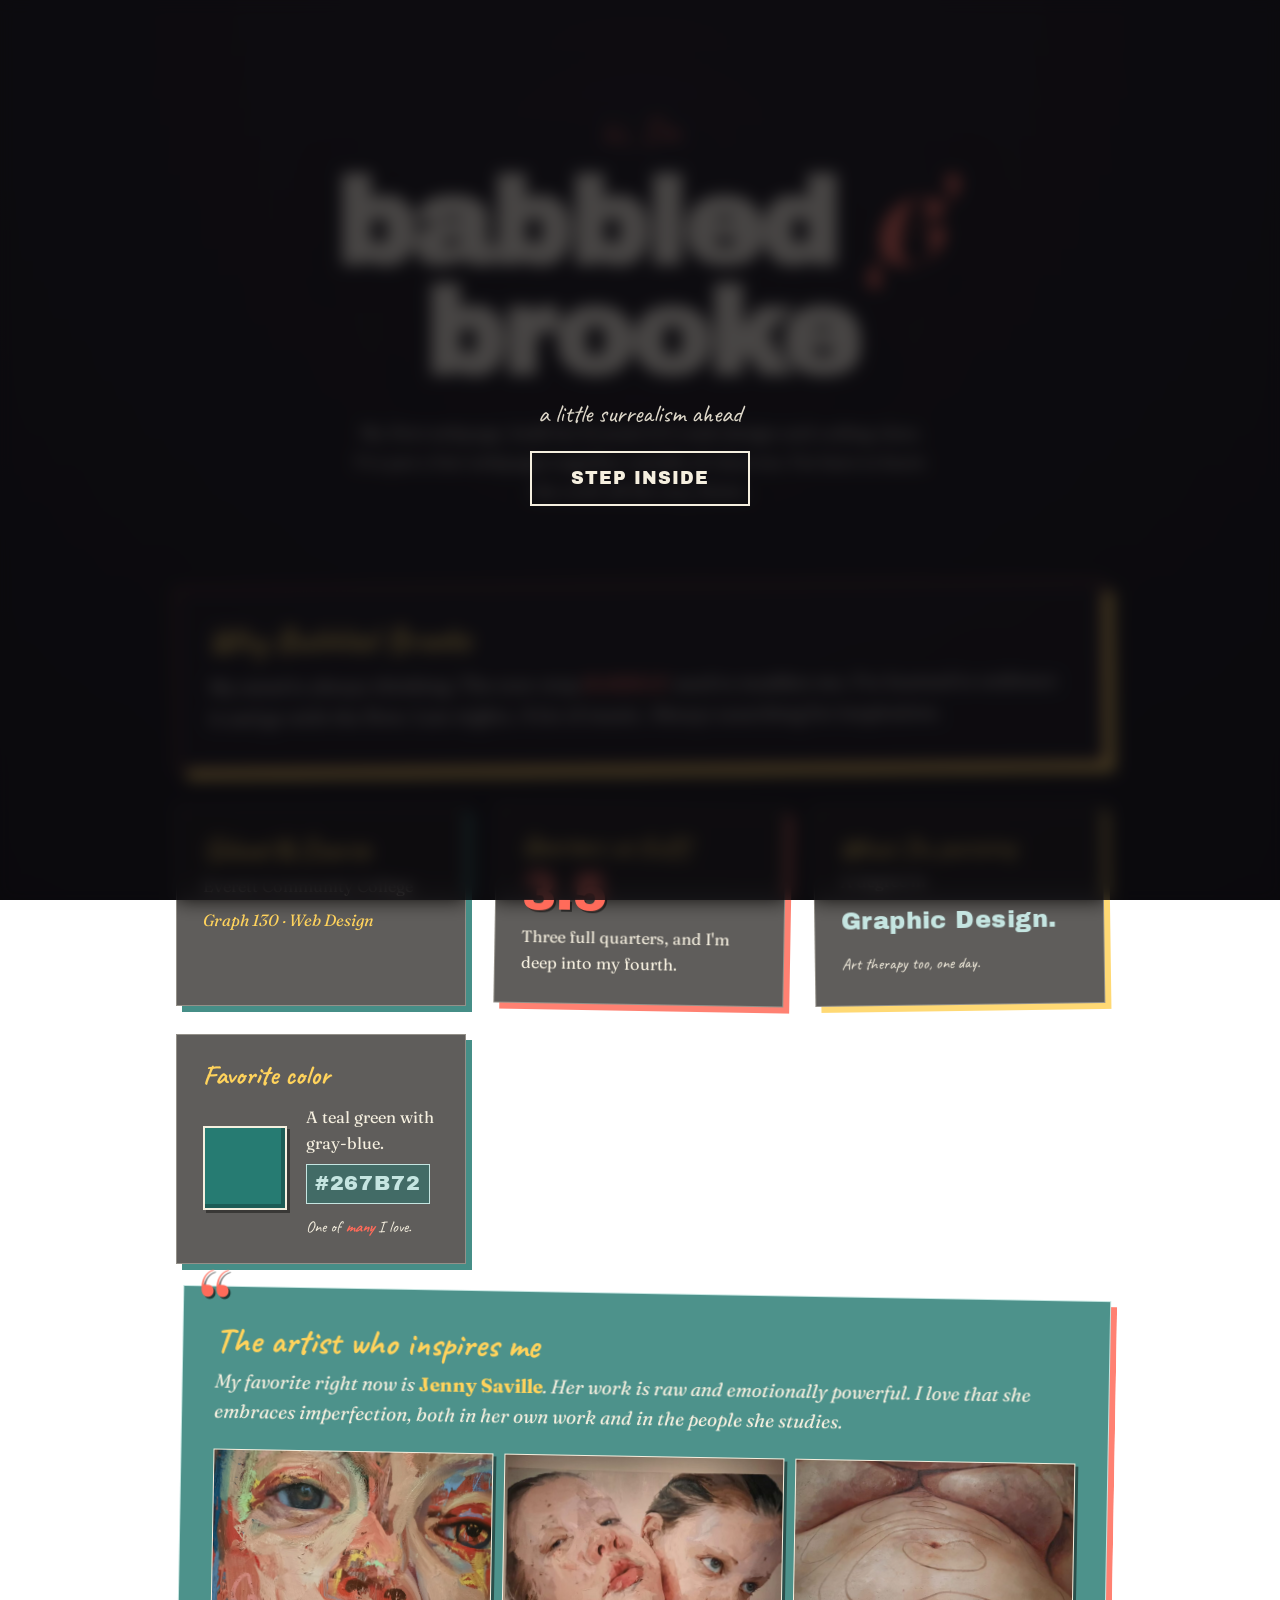
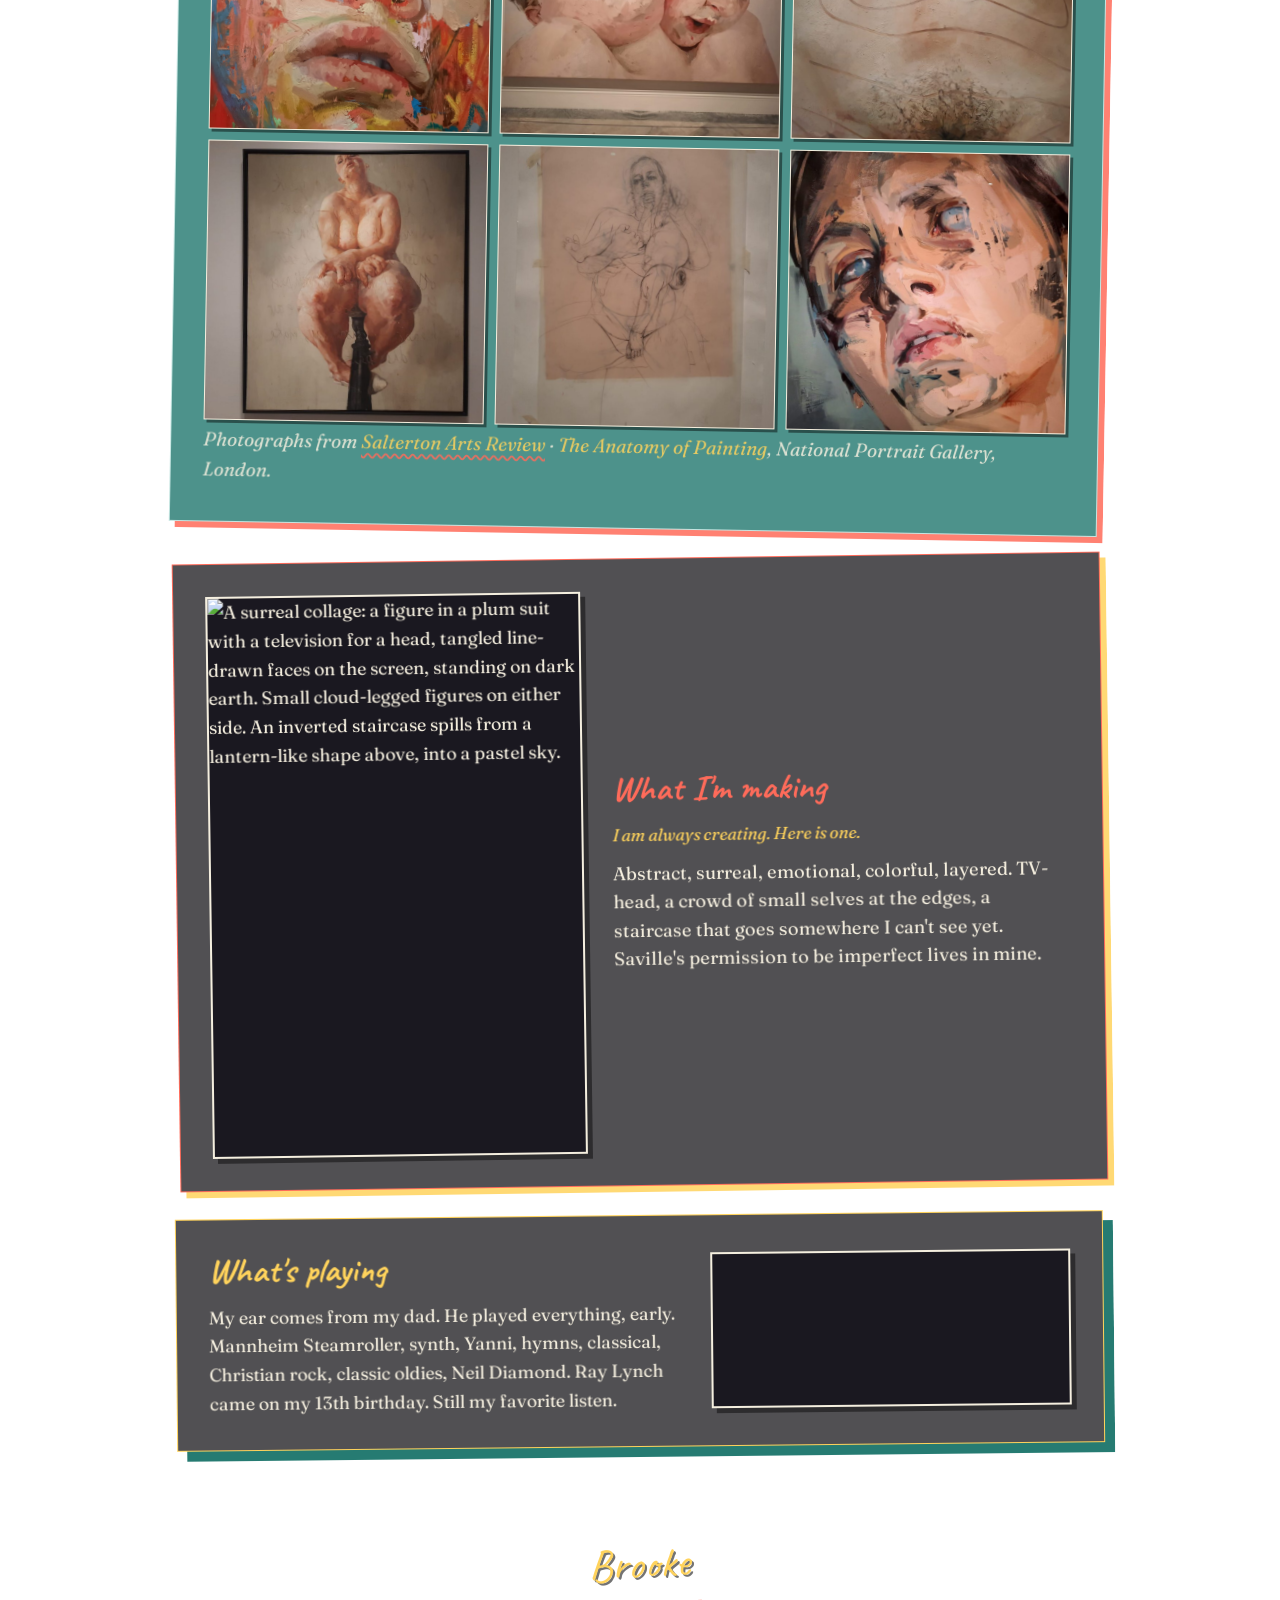
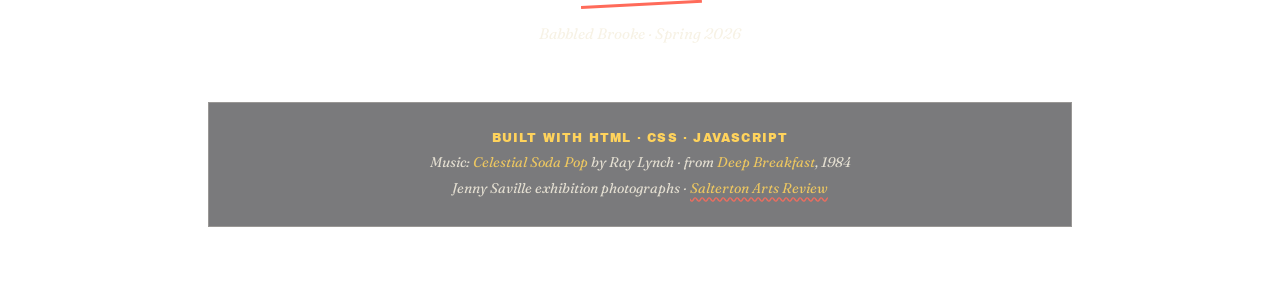
==== index.html @ bf92fe38 "Polish homepage copy: favorite colors aside, art therapy aside, new music caption Adds 'One of many " ====
<!DOCTYPE html>
<html lang="en">
<head>
    <meta charset="UTF-8">
    <meta name="viewport" content="width=device-width, initial-scale=1.0">
    <title>Babbled Brooke &middot; EvCC Graph 130</title>
    <link rel="preconnect" href="https://fonts.googleapis.com">
    <link rel="preconnect" href="https://fonts.gstatic.com" crossorigin>
    <link href="https://fonts.googleapis.com/css2?family=Archivo+Black&family=Caveat:wght@400;700&family=Fraunces:ital,wght@0,400;0,700;1,600&display=swap" rel="stylesheet">
    <style>
        :root {
            --teal: #267b72;
            --teal-dark: #1a554f;
            --teal-light: #c5e5e1;
            --cream: #f5efdf;
            --ink: #14110e;
            --coral: #ff6b5a;
            --sun: #ffd35c;
        }
        * { box-sizing: border-box; margin: 0; padding: 0; }
        html, body { min-height: 100vh; }
        body {
            color: var(--cream);
            font-family: 'Fraunces', Georgia, serif;
            font-size: 18px;
            line-height: 1.6;
            padding: 2.5rem 1.2rem 4rem;
            position: relative;
            overflow-x: hidden;
        }

        /* Background art + dark overlay for readability */
        body::before {
            content: "";
            position: fixed;
            inset: 0;
            background:
                url("bg.jpg") center center / cover no-repeat,
                linear-gradient(180deg, #1a1820 0%, #0e0d11 100%);
            z-index: -2;
        }
        body::after {
            content: "";
            position: fixed;
            inset: 0;
            background:
                radial-gradient(ellipse at 50% 30%, rgba(0,0,0,0.25) 0%, rgba(0,0,0,0.72) 100%);
            z-index: -1;
            pointer-events: none;
        }

        main { max-width: 58rem; margin: 0 auto; position: relative; z-index: 1; }

        /* Gate overlay for audio autoplay */
        #gate {
            position: fixed;
            inset: 0;
            z-index: 30;
            display: grid;
            place-items: center;
            background: rgba(14, 13, 17, 0.75);
            backdrop-filter: blur(8px);
            transition: opacity 1s ease;
            text-align: center;
        }
        #gate.hidden { opacity: 0; pointer-events: none; }
        #gate p {
            font-family: 'Caveat', cursive;
            font-size: 1.6rem;
            color: var(--cream);
            margin-bottom: 1rem;
            opacity: 0.9;
        }
        #gate button {
            font-family: 'Archivo Black', sans-serif;
            font-size: 1.1rem;
            letter-spacing: 0.06em;
            padding: 1rem 2.4rem;
            background: transparent;
            color: var(--cream);
            border: 2px solid var(--cream);
            cursor: pointer;
            text-transform: uppercase;
            transition: all 0.25s ease;
        }
        #gate button:hover {
            background: var(--coral);
            border-color: var(--coral);
            color: var(--ink);
        }

        /* Hero */
        .hero {
            text-align: center;
            padding: 4rem 0 3rem;
        }
        .hello {
            display: inline-block;
            font-family: 'Caveat', cursive;
            font-size: 2.2rem;
            color: var(--coral);
            transform: rotate(-3deg);
            margin-bottom: 0.4rem;
            text-shadow: 2px 2px 0 rgba(0, 0, 0, 0.55);
        }
        h1 {
            font-family: 'Archivo Black', sans-serif;
            font-size: clamp(3.2rem, 11vw, 7.5rem);
            color: var(--cream);
            line-height: 0.92;
            letter-spacing: -0.025em;
            text-transform: lowercase;
            text-shadow: 3px 3px 0 rgba(0, 0, 0, 0.6), 0 0 40px rgba(0, 0, 0, 0.5);
        }
        h1 .and {
            font-family: 'Fraunces', serif;
            font-style: italic;
            font-weight: 700;
            color: var(--coral);
            text-transform: none;
        }
        .blurb {
            max-width: 36rem;
            margin: 1.8rem auto 0;
            font-size: 1.12rem;
            line-height: 1.6;
            color: var(--cream);
            text-shadow: 1px 1px 6px rgba(0, 0, 0, 0.8);
            opacity: 0.96;
        }

        /* Why Babbled Brooke */
        .why-block {
            margin: 2rem 0 0;
            padding: 2rem 2rem 2.2rem;
            background: rgba(14, 13, 17, 0.72);
            border: 1.5px solid var(--coral);
            box-shadow: 10px 10px 0 var(--sun);
            backdrop-filter: blur(8px);
            transform: rotate(-0.5deg);
            color: var(--cream);
            transition: transform 0.25s ease, box-shadow 0.25s ease;
        }
        .why-block:hover { transform: translate(-2px, -3px) rotate(-0.9deg); box-shadow: 14px 14px 0 var(--sun); }
        .why-block h2 {
            color: var(--sun);
            font-size: 2.3rem;
            margin-bottom: 0.8rem;
            line-height: 1.05;
        }
        .why-block p {
            font-family: 'Fraunces', serif;
            font-size: 1.18rem;
            line-height: 1.6;
            color: var(--cream);
        }
        .why-block .babble {
            color: var(--coral);
            font-style: italic;
            font-weight: 700;
            letter-spacing: 0.06em;
        }

        /* Cards */
        .cards {
            display: grid;
            grid-template-columns: repeat(auto-fit, minmax(260px, 1fr));
            gap: 1.8rem;
            margin: 2.5rem 0 0;
        }
        .card {
            background: rgba(20, 17, 14, 0.68);
            backdrop-filter: blur(10px);
            padding: 1.6rem 1.6rem 1.7rem;
            border: 1.5px solid rgba(245, 239, 223, 0.35);
            box-shadow: 6px 6px 0 rgba(38, 123, 114, 0.85);
            transition: transform 0.25s ease, box-shadow 0.25s ease, border-color 0.25s ease;
            position: relative;
            color: var(--cream);
        }
        .card:hover, .card:focus-within {
            transform: translate(-2px, -3px) rotate(-0.6deg);
            box-shadow: 10px 10px 0 var(--teal);
            border-color: var(--teal-light);
        }
        .card:nth-child(3n+2) {
            box-shadow: 6px 6px 0 rgba(255, 107, 90, 0.85);
            transform: rotate(1deg);
        }
        .card:nth-child(3n+2):hover {
            box-shadow: 10px 10px 0 var(--coral);
            transform: translate(-2px, -3px) rotate(1.5deg);
        }
        .card:nth-child(3n) {
            box-shadow: 6px 6px 0 rgba(255, 211, 92, 0.85);
            transform: rotate(-0.8deg);
        }
        .card:nth-child(3n):hover {
            box-shadow: 10px 10px 0 var(--sun);
            transform: translate(-2px, -3px) rotate(-1.3deg);
        }

        h2 {
            font-family: 'Caveat', cursive;
            font-size: 1.9rem;
            line-height: 1.1;
            color: var(--sun);
            margin-bottom: 0.4rem;
        }
        h3 {
            font-family: 'Caveat', cursive;
            font-size: 1.7rem;
            line-height: 1.1;
            color: var(--sun);
            margin-bottom: 0.3rem;
        }
        .card p {
            font-size: 1.02rem;
            margin-top: 0.3rem;
            color: var(--cream);
        }
        .card p + p { margin-top: 0.5rem; }
        .big {
            font-family: 'Archivo Black', sans-serif;
            font-size: 3.2rem;
            line-height: 1;
            color: var(--coral);
            display: block;
            margin: 0.4rem 0 0.3rem;
            text-shadow: 2px 2px 0 rgba(0, 0, 0, 0.5);
        }
        .pursuing-label {
            font-family: 'Archivo Black', sans-serif;
            color: var(--teal-light);
            font-size: 1.5rem;
            letter-spacing: 0.02em;
        }
        .aside {
            font-family: 'Caveat', cursive;
            font-size: 1.2rem;
            color: var(--sun);
            margin-top: 0.8rem !important;
            line-height: 1.2;
        }
        .aside em { color: var(--coral); font-style: italic; font-weight: 700; }

        /* Artist callout */
        .artist {
            grid-column: 1 / -1;
            background: rgba(38, 123, 114, 0.82);
            color: var(--cream);
            padding: 2.2rem 2rem 2.3rem;
            box-shadow: 10px 10px 0 var(--coral);
            transform: rotate(-0.4deg);
            border: 1.5px solid var(--teal-light);
            backdrop-filter: blur(6px);
        }
        .artist:hover {
            transform: translate(-2px, -3px) rotate(-0.8deg);
            box-shadow: 14px 14px 0 var(--coral);
        }
        .artist h2 { color: var(--sun); font-size: 2.2rem; }
        .artist p {
            font-family: 'Fraunces', serif;
            font-style: italic;
            font-size: 1.2rem;
            line-height: 1.55;
            color: var(--cream);
        }
        .artist strong { color: var(--sun); font-style: normal; }
        .artist::before {
            content: "\201C";
            position: absolute;
            top: -1.6rem; left: 1rem;
            font-family: 'Fraunces', serif;
            font-size: 7rem;
            color: var(--coral);
            line-height: 1;
            pointer-events: none;
            text-shadow: 2px 2px 0 rgba(0, 0, 0, 0.6);
        }
        .saville-gallery {
            display: grid;
            grid-template-columns: repeat(3, 1fr);
            gap: 0.7rem;
            margin-top: 1.4rem;
        }
        .saville-gallery figure {
            margin: 0;
            overflow: hidden;
            border: 1.5px solid var(--cream);
            box-shadow: 3px 3px 0 rgba(0, 0, 0, 0.45);
            transition: transform 0.3s ease, box-shadow 0.3s ease;
            aspect-ratio: 1 / 1;
        }
        .saville-gallery figure:hover {
            transform: translate(-2px, -2px) rotate(-1deg);
            box-shadow: 6px 6px 0 var(--sun);
            z-index: 2;
        }
        .saville-gallery figure:nth-child(even):hover { transform: translate(-2px, -2px) rotate(1.2deg); box-shadow: 6px 6px 0 var(--coral); }
        .saville-gallery img {
            display: block;
            width: 100%;
            height: 100%;
            object-fit: cover;
            transition: transform 0.5s ease;
        }
        .saville-gallery figure:hover img { transform: scale(1.06); }
        .saville-credit {
            margin-top: 1rem;
            font-size: 0.88rem;
            font-family: 'Fraunces', serif;
            font-style: italic;
            color: var(--cream);
            opacity: 0.85;
        }
        .saville-credit a { color: var(--sun); }
        @media (max-width: 520px) {
            .saville-gallery { grid-template-columns: repeat(2, 1fr); }
        }

        /* "What I'm making" feature card */
        .making {
            grid-column: 1 / -1;
            background: rgba(14, 13, 17, 0.72);
            border: 1.5px solid var(--coral);
            padding: 2rem;
            box-shadow: 10px 10px 0 var(--sun);
            transform: rotate(0.5deg);
            display: grid;
            grid-template-columns: minmax(0, 0.9fr) minmax(0, 1.1fr);
            gap: 1.8rem;
            align-items: center;
            backdrop-filter: blur(8px);
            color: var(--cream);
        }
        .making:hover { transform: translate(-2px, -3px) rotate(0.9deg); box-shadow: 14px 14px 0 var(--sun); }
        .my-art {
            margin: 0;
            border: 2px solid var(--cream);
            box-shadow: 5px 5px 0 rgba(0, 0, 0, 0.45);
            overflow: hidden;
            aspect-ratio: 2 / 3;
            background: #1a1820;
        }
        .my-art img {
            display: block;
            width: 100%; height: 100%;
            object-fit: cover;
        }
        .making-text h2 { color: var(--coral); font-size: 2.2rem; margin-bottom: 0.8rem; }
        .making-text p {
            font-family: 'Fraunces', serif;
            font-size: 1.15rem;
            line-height: 1.55;
            color: var(--cream);
        }
        .making-text p + p { margin-top: 0.7rem; }
        .making-text .lede {
            font-style: italic;
            color: var(--sun);
            font-size: 1.08rem;
        }
        @media (max-width: 700px) {
            .making { grid-template-columns: 1fr; }
            .making-text { text-align: center; }
        }

        /* "What's playing" block */
        .music {
            grid-column: 1 / -1;
            background: rgba(14, 13, 17, 0.72);
            border: 1.5px solid var(--sun);
            padding: 2rem;
            box-shadow: 10px 10px 0 var(--teal);
            transform: rotate(-0.6deg);
            backdrop-filter: blur(8px);
            color: var(--cream);
            display: grid;
            grid-template-columns: minmax(0, 1fr) minmax(0, 360px);
            gap: 1.8rem;
            align-items: center;
        }
        .music:hover { transform: translate(-2px, -3px) rotate(-1deg); box-shadow: 14px 14px 0 var(--teal); }
        .music h2 { color: var(--sun); font-size: 2.2rem; margin-bottom: 0.8rem; }
        .music-text p {
            font-family: 'Fraunces', serif;
            font-size: 1.12rem;
            line-height: 1.6;
            color: var(--cream);
        }
        .music-embed {
            border: 2px solid var(--cream);
            box-shadow: 5px 5px 0 rgba(0, 0, 0, 0.45);
            background: #1a1820;
            overflow: hidden;
        }
        .music-embed iframe {
            display: block;
            width: 100%;
            min-height: 152px;
            border: 0;
        }
        @media (max-width: 700px) {
            .music { grid-template-columns: 1fr; }
            .music-text { text-align: center; }
        }

        /* Color swatch */
        .color-row {
            display: grid;
            grid-template-columns: auto 1fr;
            align-items: center;
            gap: 1.2rem;
            margin-top: 0.5rem;
        }
        .swatch {
            width: 84px; height: 84px;
            background: var(--teal);
            border: 2px solid var(--cream);
            box-shadow: inset -4px -4px 0 rgba(0, 0, 0, 0.25), 3px 3px 0 rgba(0, 0, 0, 0.4);
            animation: swatch-wiggle 3.5s ease-in-out infinite;
        }
        @keyframes swatch-wiggle {
            0%, 100% { transform: rotate(-4deg); }
            50%      { transform: rotate(4deg) scale(1.04); }
        }
        .hex {
            font-family: 'Archivo Black', sans-serif;
            color: var(--teal-light);
            font-size: 1.3rem;
            letter-spacing: 0.04em;
            background: rgba(38, 123, 114, 0.5);
            padding: 0.15rem 0.5rem;
            display: inline-block;
            border: 1px solid var(--teal-light);
        }

        /* Signature */
        .sig {
            text-align: center;
            margin-top: 3.5rem;
            padding: 1.5rem;
        }
        .sig .name {
            font-family: 'Caveat', cursive;
            font-size: 2.8rem;
            color: var(--sun);
            display: inline-block;
            transform: rotate(-3deg);
            border-bottom: 3px solid var(--coral);
            padding: 0 0.6rem 0.2rem;
            text-shadow: 2px 2px 0 rgba(0, 0, 0, 0.55);
        }
        .sig small {
            display: block;
            font-family: 'Fraunces', serif;
            font-style: italic;
            font-size: 0.95rem;
            color: var(--cream);
            margin-top: 1rem;
            opacity: 0.8;
        }

        /* Footer: colophon / credits */
        .colophon {
            margin: 2rem auto 0;
            max-width: 54rem;
            padding: 1.4rem 1.5rem;
            background: rgba(14, 13, 17, 0.55);
            border: 1px solid rgba(245, 239, 223, 0.25);
            text-align: center;
            backdrop-filter: blur(6px);
        }
        .colophon p {
            font-family: 'Fraunces', serif;
            font-size: 0.88rem;
            font-style: italic;
            color: var(--cream);
            opacity: 0.85;
            line-height: 1.55;
            margin: 0.25rem 0;
        }
        .colophon .stack {
            font-family: 'Archivo Black', sans-serif;
            font-style: normal;
            letter-spacing: 0.1em;
            text-transform: uppercase;
            font-size: 0.75rem;
            color: var(--sun);
            opacity: 1;
        }
        .colophon a { color: var(--sun); text-decoration-color: var(--coral); }

        a {
            color: var(--sun);
            text-decoration: underline wavy var(--coral);
            text-underline-offset: 4px;
        }
        a:hover { background: var(--sun); color: var(--ink); text-decoration-color: var(--ink); }
        em { color: var(--sun); font-style: italic; }
        strong { color: var(--cream); }

        @media (max-width: 520px) {
            .cards { grid-template-columns: 1fr; }
            .artist::before { font-size: 5rem; top: -0.8rem; }
        }
    </style>
</head>
<body>

    <div id="gate">
        <div>
            <p>a little surrealism ahead</p>
            <button id="enter-btn">Step inside</button>
        </div>
    </div>

    <main>
        <section class="hero">
            <p class="hello">hi, I'm</p>
            <h1>babbled <span class="and">&amp;</span> brooke</h1>
            <p class="blurb">
                My first webpage, built for Everett CC's web design and coding class.
                I've put a few webpages together outside of class too. I'm here to learn
                the craft all the way down.
            </p>
        </section>

        <section class="why-block">
            <h2>Why Babbled Brooke</h2>
            <p>My mind is always thinking. The non-stop <span class="babble">BABBLE</span> used to madden me. I've learned to embrace it and go with the flow. Late nights. A lot of music. Always searching for inspiration.</p>
        </section>

        <section class="cards">

            <article class="card">
                <h2>School &amp; Course</h2>
                <p>Everett Community College</p>
                <p><em>Graph 130 &middot; Web Design</em></p>
            </article>

            <article class="card">
                <h3>Quarters at EvCC</h3>
                <span class="big">3.5</span>
                <p>Three full quarters, and I'm deep into my fourth.</p>
            </article>

            <article class="card">
                <h3>What I'm pursuing</h3>
                <p>A degree in</p>
                <p><span class="pursuing-label">Graphic Design.</span></p>
                <p class="aside">Art therapy too, one day.</p>
            </article>

            <article class="card">
                <h3>Favorite color</h3>
                <div class="color-row">
                    <div class="swatch" aria-hidden="true"></div>
                    <div>
                        <p>A teal green with gray-blue.</p>
                        <p><span class="hex">#267B72</span></p>
                        <p class="aside">One of <em>many</em> I love.</p>
                    </div>
                </div>
            </article>

            <article class="card artist">
                <h2>The artist who inspires me</h2>
                <p>
                    My favorite right now is <strong>Jenny Saville</strong>. Her work is raw
                    and emotionally powerful. I love that she embraces imperfection, both in
                    her own work and in the people she studies.
                </p>
                <div class="saville-gallery" aria-label="A selection of Jenny Saville paintings from the National Portrait Gallery exhibition">
                    <figure><img src="saville/saville-1.jpg" alt="Jenny Saville painting" loading="lazy"></figure>
                    <figure><img src="saville/saville-2.jpg" alt="Jenny Saville painting" loading="lazy"></figure>
                    <figure><img src="saville/saville-3.jpg" alt="Jenny Saville painting" loading="lazy"></figure>
                    <figure><img src="saville/saville-4.jpg" alt="Jenny Saville painting" loading="lazy"></figure>
                    <figure><img src="saville/saville-5.jpg" alt="Jenny Saville painting" loading="lazy"></figure>
                    <figure><img src="saville/saville-6.jpg" alt="Jenny Saville painting" loading="lazy"></figure>
                </div>
                <p class="saville-credit">
                    Photographs from <a href="https://saltertonartsreview.com/2025/07/jenny-saville-the-anatomy-of-painting-national-portrait-gallery-london/" target="_blank" rel="noopener">Salterton Arts Review</a> &middot; <em>The Anatomy of Painting</em>, National Portrait Gallery, London.
                </p>
            </article>

            <article class="card making">
                <figure class="my-art">
                    <img src="my-art.jpg" alt="A surreal collage: a figure in a plum suit with a television for a head, tangled line-drawn faces on the screen, standing on dark earth. Small cloud-legged figures on either side. An inverted staircase spills from a lantern-like shape above, into a pastel sky.">
                </figure>
                <div class="making-text">
                    <h2>What I'm making</h2>
                    <p class="lede">I am always creating. Here is one.</p>
                    <p>Abstract, surreal, emotional, colorful, layered. TV-head, a crowd of small selves at the edges, a staircase that goes somewhere I can't see yet. Saville's permission to be imperfect lives in mine.</p>
                </div>
            </article>

            <article class="card music">
                <div class="music-text">
                    <h2>What's playing</h2>
                    <p>My ear comes from my dad. He played everything, early. Mannheim Steamroller, synth, Yanni, hymns, classical, Christian rock, classic oldies, Neil Diamond. Ray Lynch came on my 13th birthday. Still my favorite listen.</p>
                </div>
                <div class="music-embed">
                    <iframe
                        src="https://open.spotify.com/embed/track/2THDVIVytLuGX7S7UghuC1?utm_source=generator"
                        width="100%" height="152"
                        allow="autoplay; clipboard-write; encrypted-media; fullscreen; picture-in-picture"
                        allowfullscreen
                        loading="lazy"
                        title="Celestial Soda Pop by Ray Lynch on Spotify"></iframe>
                </div>
            </article>

        </section>

        <p class="sig">
            <span class="name">Brooke</span>
            <small>Babbled Brooke &middot; Spring 2026</small>
        </p>

        <footer class="colophon">
            <p class="stack">Built with HTML &middot; CSS &middot; JavaScript</p>
            <p>Music: <em>Celestial Soda Pop</em> by Ray Lynch &middot; from <em>Deep Breakfast</em>, 1984</p>
            <p>Jenny Saville exhibition photographs &middot; <a href="https://saltertonartsreview.com/2025/07/jenny-saville-the-anatomy-of-painting-national-portrait-gallery-london/" target="_blank" rel="noopener">Salterton Arts Review</a></p>
        </footer>
    </main>

    <script>
        (function () {
            const gate = document.getElementById('gate');
            const enterBtn = document.getElementById('enter-btn');
            function enter() {
                gate.classList.add('hidden');
                setTimeout(() => gate.remove(), 1100);
            }
            enterBtn.addEventListener('click', enter);
            gate.addEventListener('click', (e) => { if (e.target === gate) enter(); });
        })();
    </script>
</body>
</html>
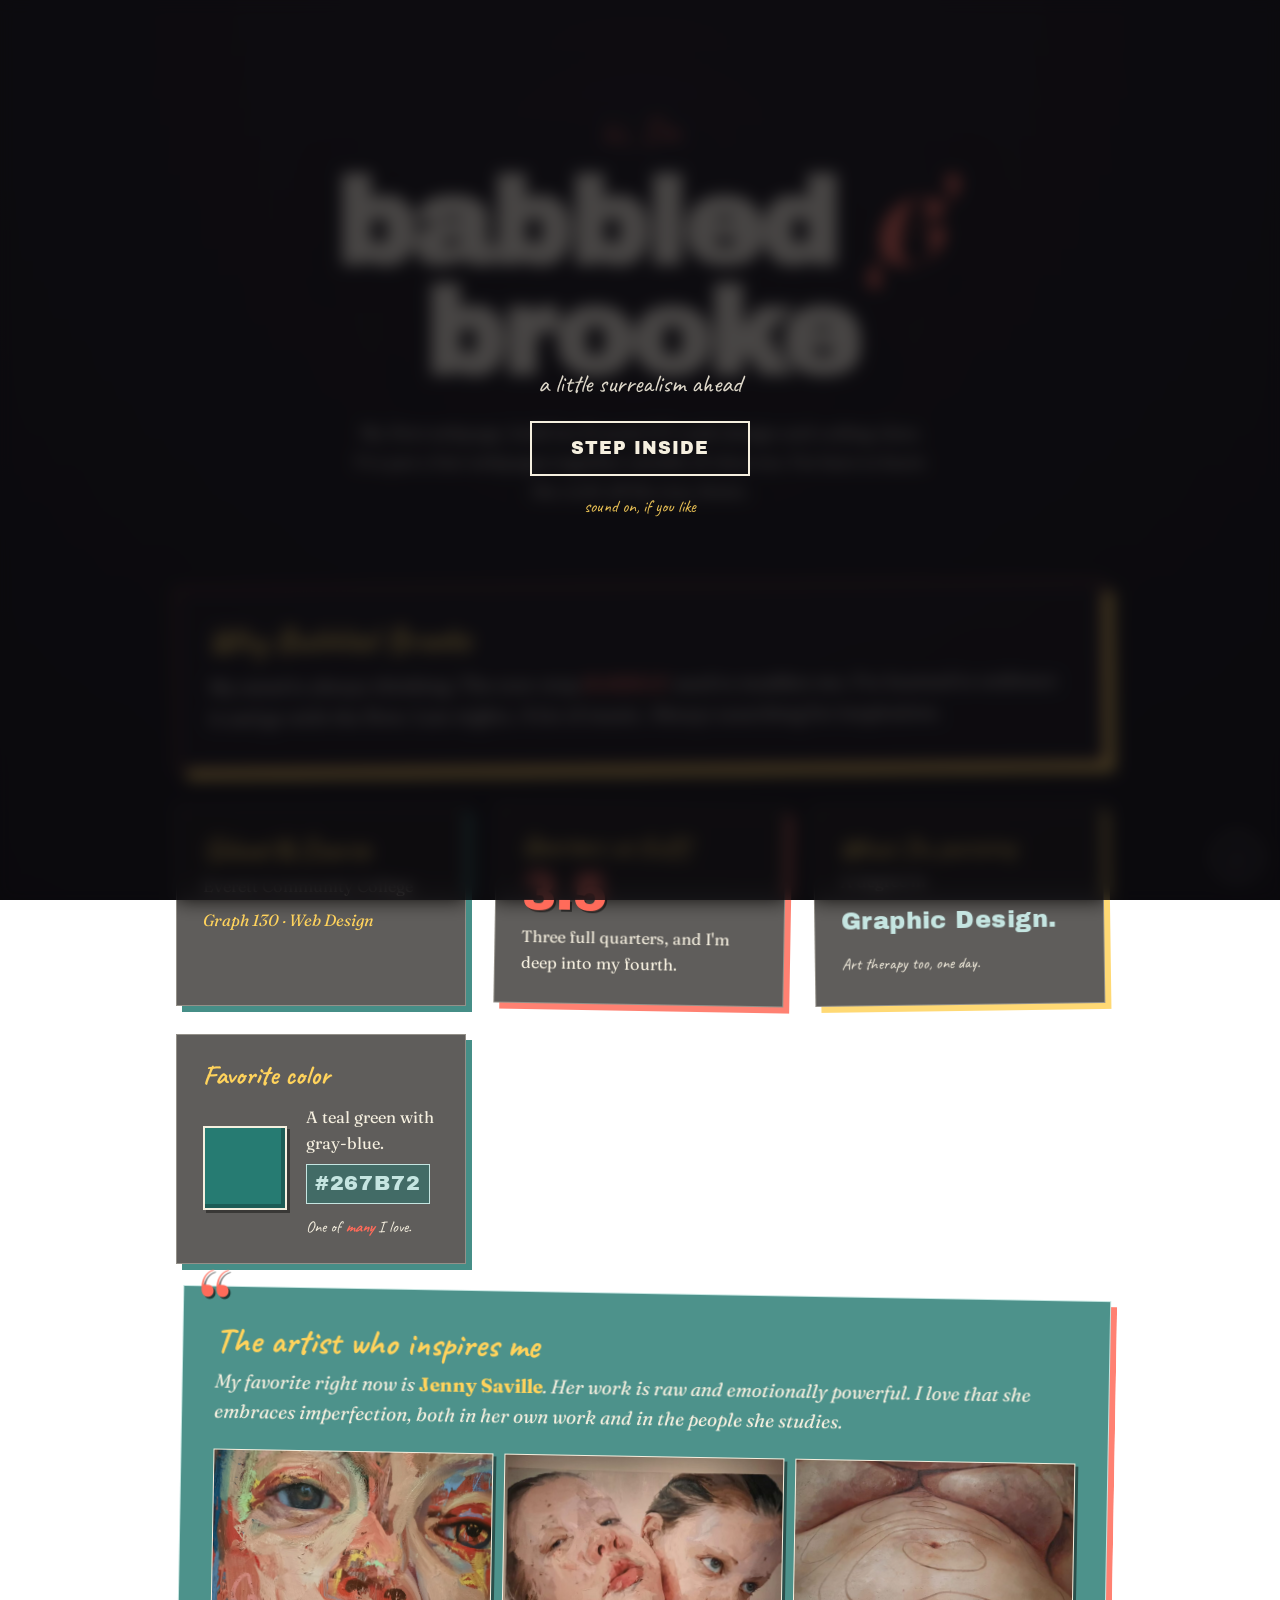
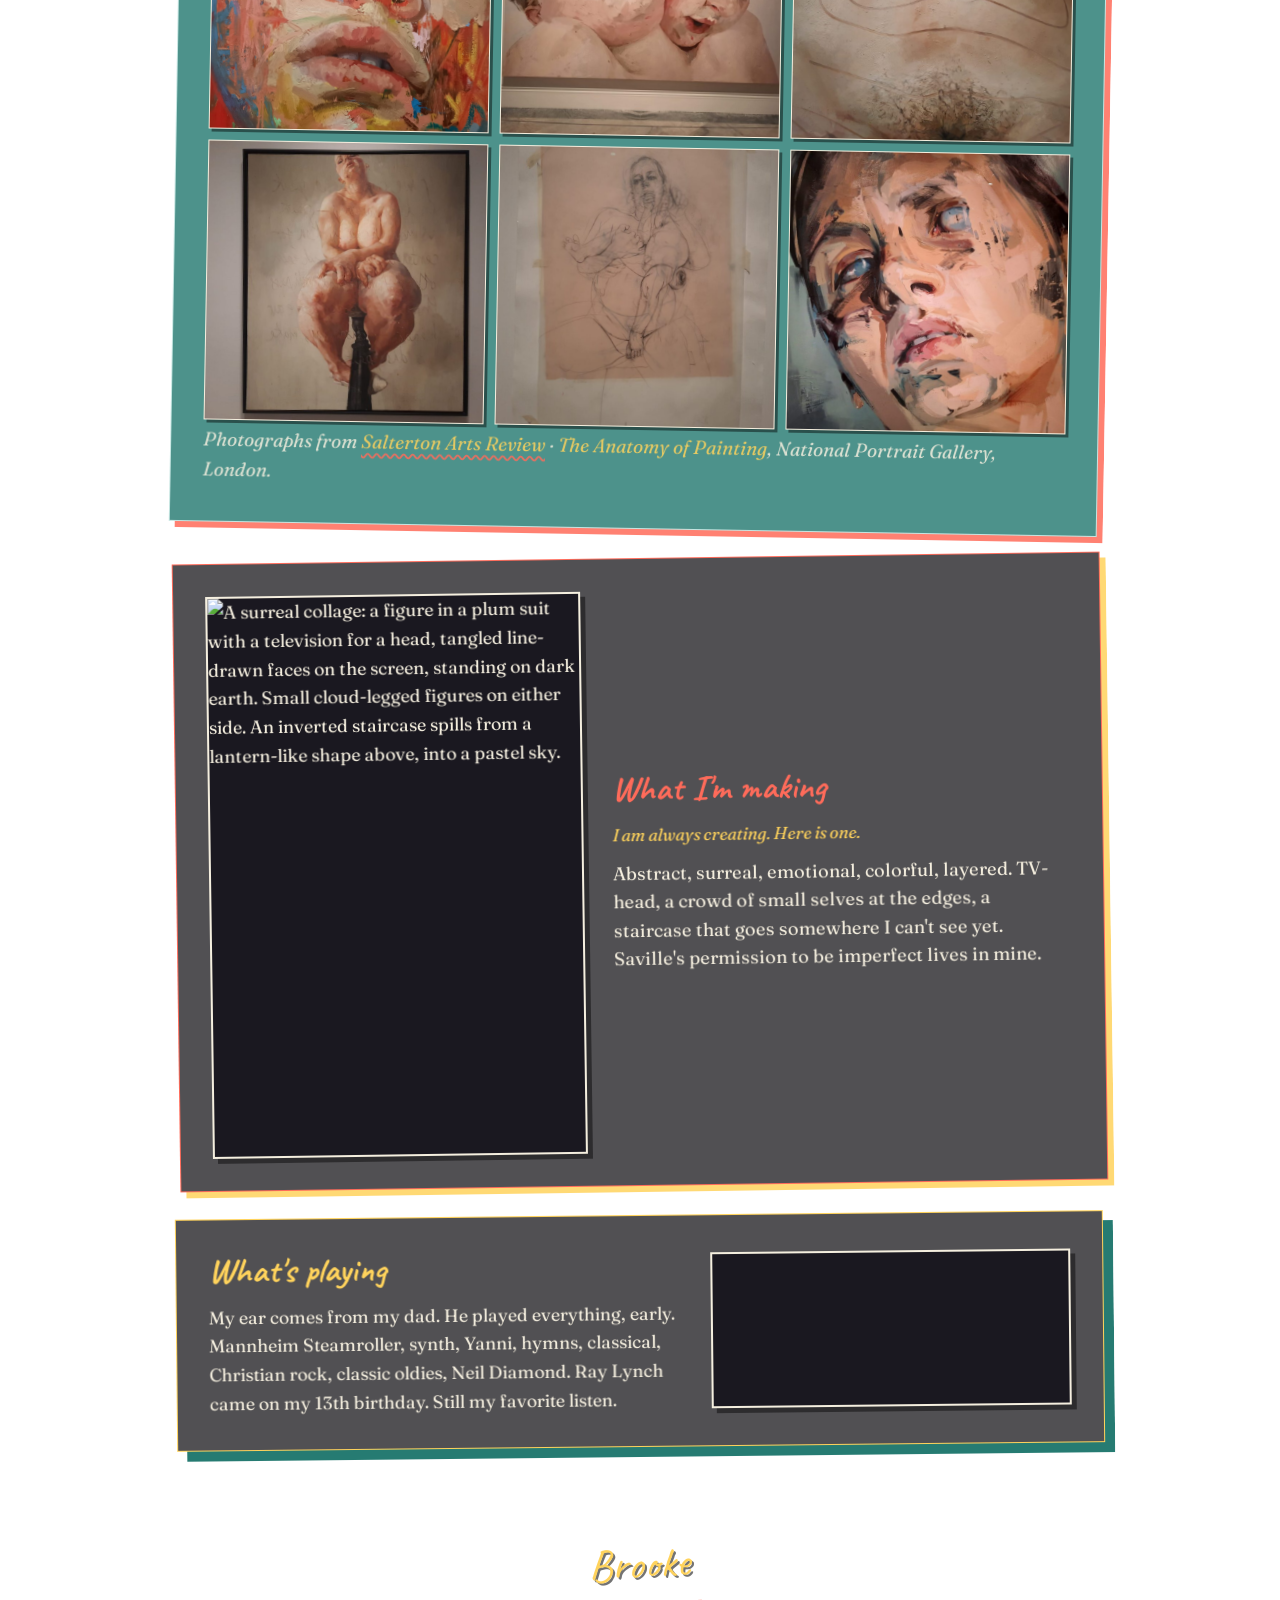
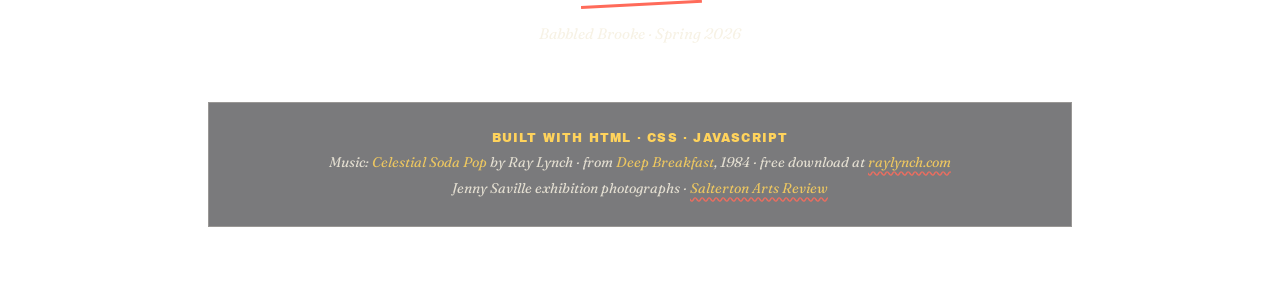
==== commit 63f4db8e: "Add autoplay background music: Celestial Soda Pop by Ray Lynch Restores the audio element with a gat" ====
--- a/index.html
+++ b/index.html
@@ -88,6 +88,30 @@
             border-color: var(--coral);
             color: var(--ink);
         }
+        .gate-hint {
+            margin-top: 1rem !important;
+            font-family: 'Caveat', cursive !important;
+            font-size: 1.1rem !important;
+            color: var(--sun) !important;
+            opacity: 0.85;
+        }
+
+        /* Audio toggle */
+        #audio-toggle {
+            position: fixed;
+            right: 1.2rem;
+            bottom: 1.2rem;
+            z-index: 20;
+            width: 3rem; height: 3rem;
+            border-radius: 50%;
+            background: rgba(14, 13, 17, 0.6);
+            color: var(--cream);
+            border: 1.5px solid var(--cream);
+            font-size: 1.4rem;
+            cursor: pointer;
+            backdrop-filter: blur(6px);
+        }
+        #audio-toggle:hover { background: var(--coral); border-color: var(--coral); color: var(--ink); }
 
         /* Hero */
         .hero {
@@ -514,8 +538,15 @@
         <div>
             <p>a little surrealism ahead</p>
             <button id="enter-btn">Step inside</button>
+            <p class="gate-hint">sound on, if you like</p>
         </div>
     </div>
+
+    <audio id="bgm" loop preload="auto">
+        <source src="celestial-soda-pop.mp3" type="audio/mpeg">
+    </audio>
+
+    <button id="audio-toggle" aria-label="Toggle sound" title="Toggle sound">&#9834;</button>
 
     <main>
         <section class="hero">
@@ -622,7 +653,7 @@
 
         <footer class="colophon">
             <p class="stack">Built with HTML &middot; CSS &middot; JavaScript</p>
-            <p>Music: <em>Celestial Soda Pop</em> by Ray Lynch &middot; from <em>Deep Breakfast</em>, 1984</p>
+            <p>Music: <em>Celestial Soda Pop</em> by Ray Lynch &middot; from <em>Deep Breakfast</em>, 1984 &middot; free download at <a href="https://www.raylynch.com/free_mp3_downloads/" target="_blank" rel="noopener">raylynch.com</a></p>
             <p>Jenny Saville exhibition photographs &middot; <a href="https://saltertonartsreview.com/2025/07/jenny-saville-the-anatomy-of-painting-national-portrait-gallery-london/" target="_blank" rel="noopener">Salterton Arts Review</a></p>
         </footer>
     </main>
@@ -631,12 +662,28 @@
         (function () {
             const gate = document.getElementById('gate');
             const enterBtn = document.getElementById('enter-btn');
+            const audio = document.getElementById('bgm');
+            const toggle = document.getElementById('audio-toggle');
+
+            audio.volume = 0.45;
+
             function enter() {
                 gate.classList.add('hidden');
+                audio.play().catch(() => {});
                 setTimeout(() => gate.remove(), 1100);
             }
             enterBtn.addEventListener('click', enter);
             gate.addEventListener('click', (e) => { if (e.target === gate) enter(); });
+
+            toggle.addEventListener('click', () => {
+                if (audio.paused) {
+                    audio.play().catch(() => {});
+                    toggle.innerHTML = '&#9835;';
+                } else {
+                    audio.pause();
+                    toggle.innerHTML = '&#9834;';
+                }
+            });
         })();
     </script>
 </body>
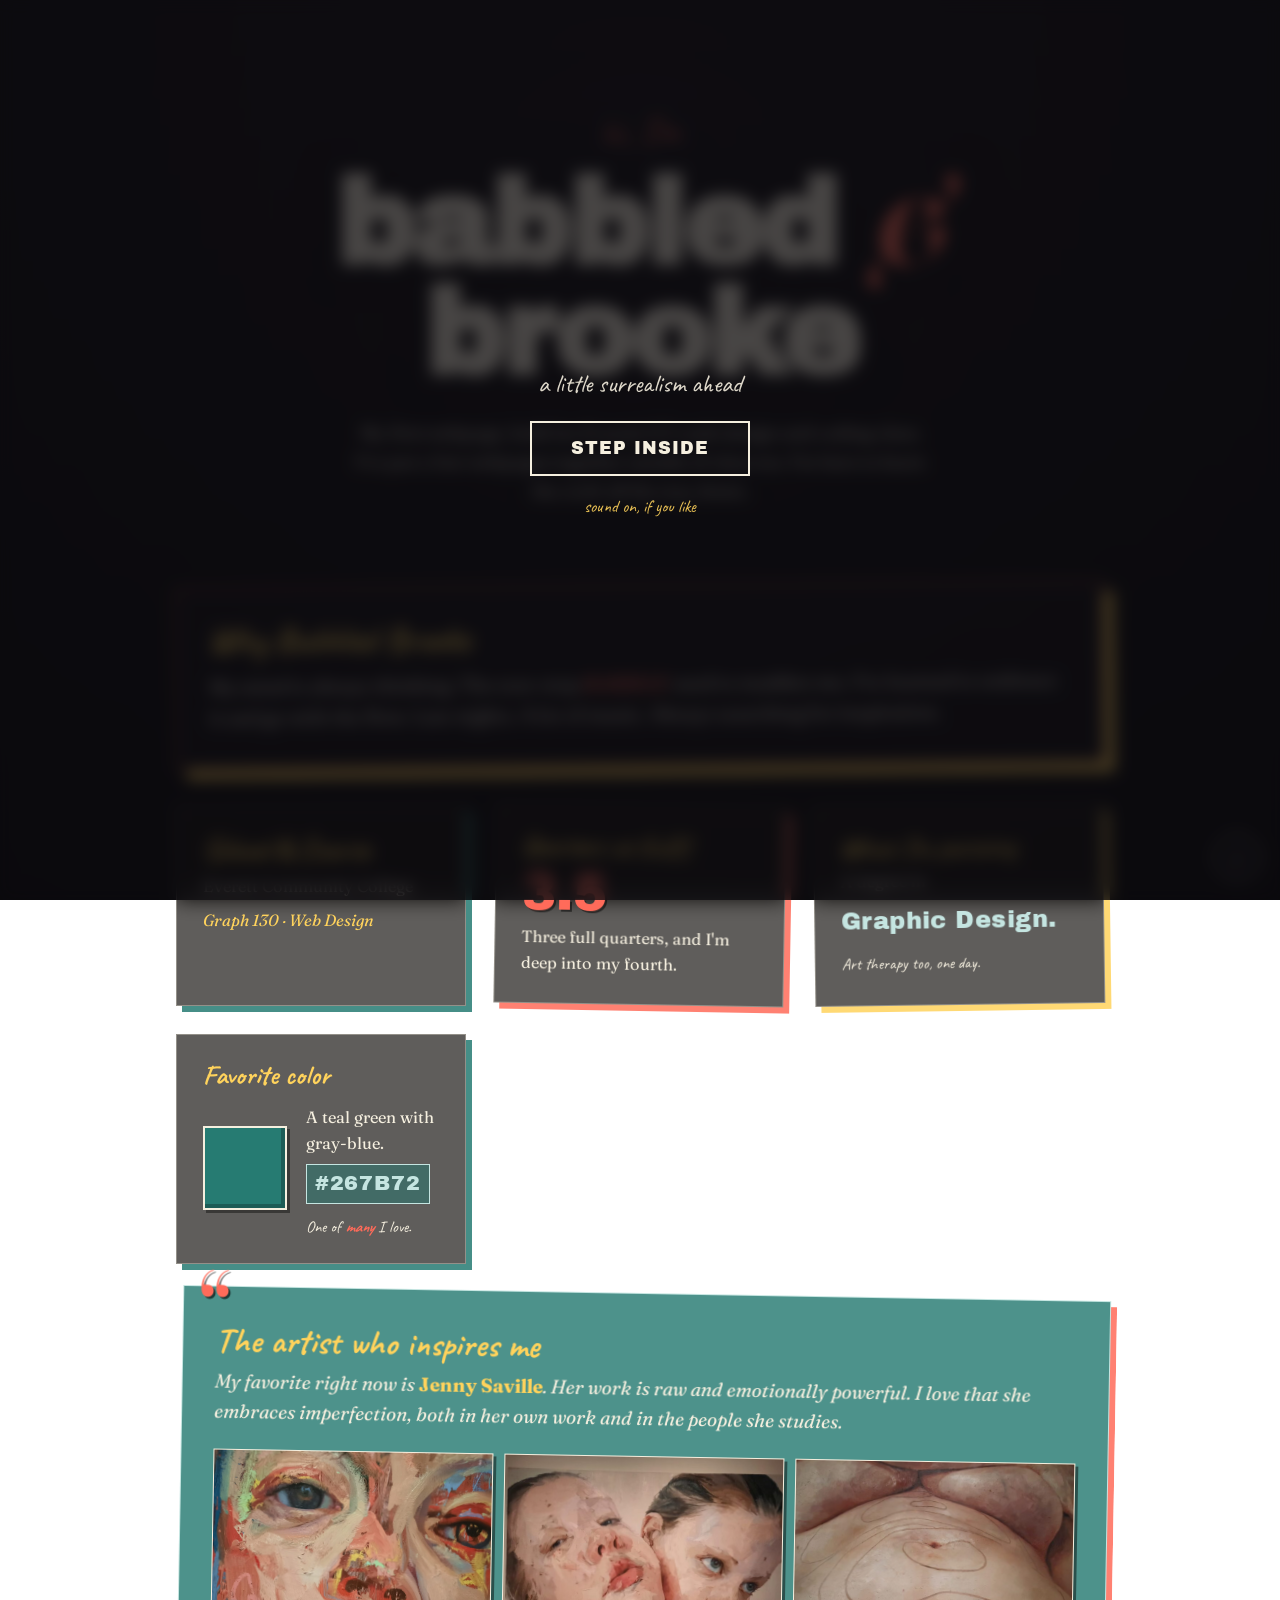
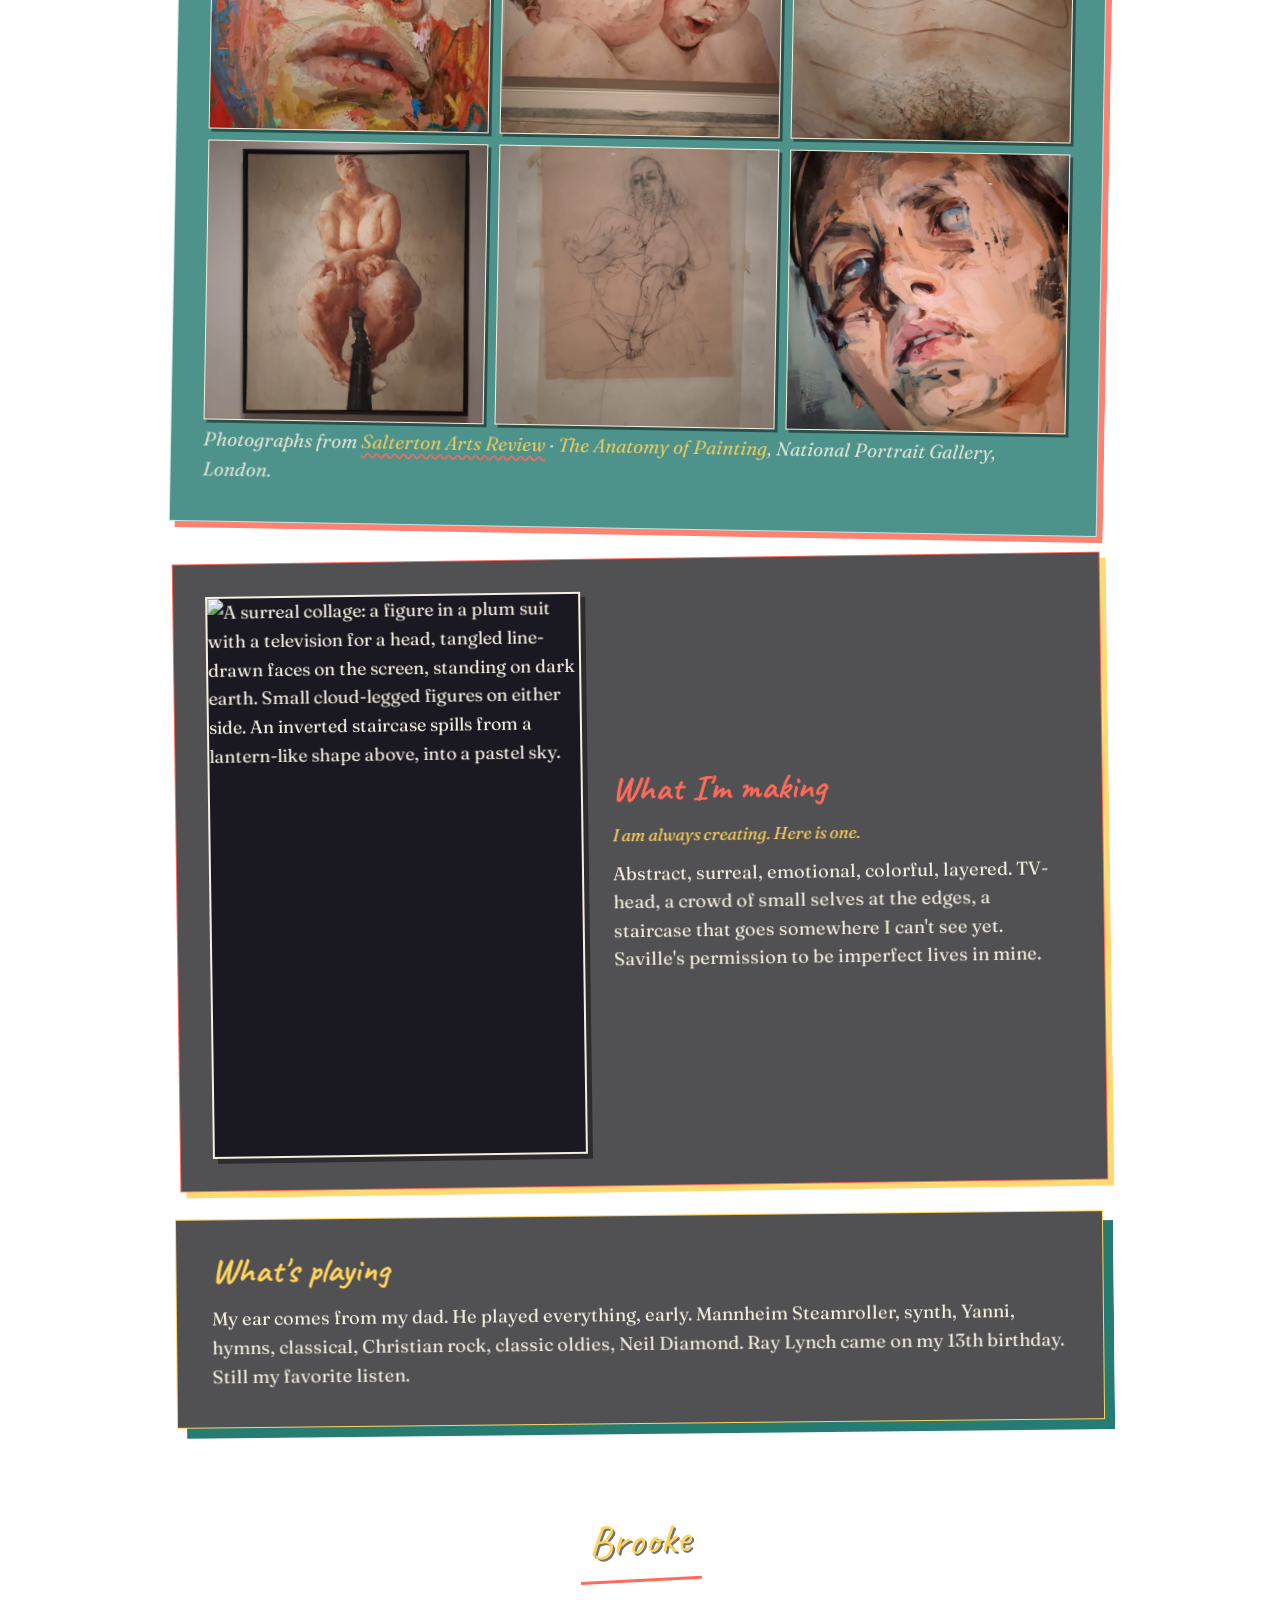
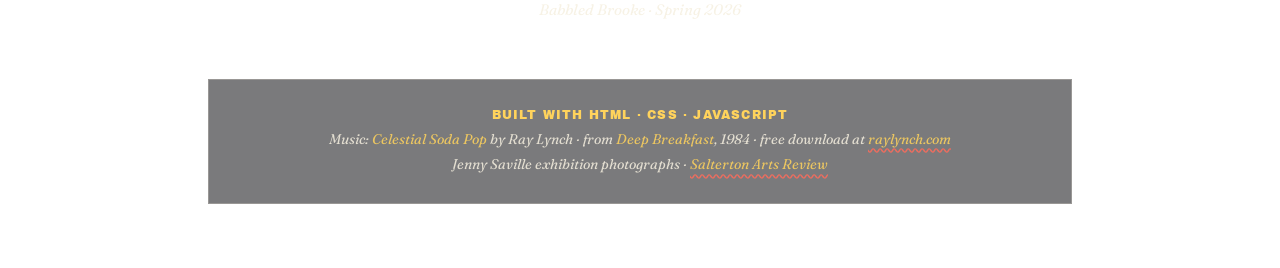
==== commit 50db4f75: "Remove Spotify embed, keep caption-only What's Playing block Background audio is the autoplay Ray Ly" ====
--- a/index.html
+++ b/index.html
@@ -396,39 +396,19 @@
             grid-column: 1 / -1;
             background: rgba(14, 13, 17, 0.72);
             border: 1.5px solid var(--sun);
-            padding: 2rem;
+            padding: 2rem 2.2rem 2.2rem;
             box-shadow: 10px 10px 0 var(--teal);
             transform: rotate(-0.6deg);
             backdrop-filter: blur(8px);
             color: var(--cream);
-            display: grid;
-            grid-template-columns: minmax(0, 1fr) minmax(0, 360px);
-            gap: 1.8rem;
-            align-items: center;
         }
         .music:hover { transform: translate(-2px, -3px) rotate(-1deg); box-shadow: 14px 14px 0 var(--teal); }
         .music h2 { color: var(--sun); font-size: 2.2rem; margin-bottom: 0.8rem; }
         .music-text p {
             font-family: 'Fraunces', serif;
-            font-size: 1.12rem;
+            font-size: 1.15rem;
             line-height: 1.6;
             color: var(--cream);
-        }
-        .music-embed {
-            border: 2px solid var(--cream);
-            box-shadow: 5px 5px 0 rgba(0, 0, 0, 0.45);
-            background: #1a1820;
-            overflow: hidden;
-        }
-        .music-embed iframe {
-            display: block;
-            width: 100%;
-            min-height: 152px;
-            border: 0;
-        }
-        @media (max-width: 700px) {
-            .music { grid-template-columns: 1fr; }
-            .music-text { text-align: center; }
         }
 
         /* Color swatch */
@@ -633,15 +613,6 @@
                     <h2>What's playing</h2>
                     <p>My ear comes from my dad. He played everything, early. Mannheim Steamroller, synth, Yanni, hymns, classical, Christian rock, classic oldies, Neil Diamond. Ray Lynch came on my 13th birthday. Still my favorite listen.</p>
                 </div>
-                <div class="music-embed">
-                    <iframe
-                        src="https://open.spotify.com/embed/track/2THDVIVytLuGX7S7UghuC1?utm_source=generator"
-                        width="100%" height="152"
-                        allow="autoplay; clipboard-write; encrypted-media; fullscreen; picture-in-picture"
-                        allowfullscreen
-                        loading="lazy"
-                        title="Celestial Soda Pop by Ray Lynch on Spotify"></iframe>
-                </div>
             </article>
 
         </section>
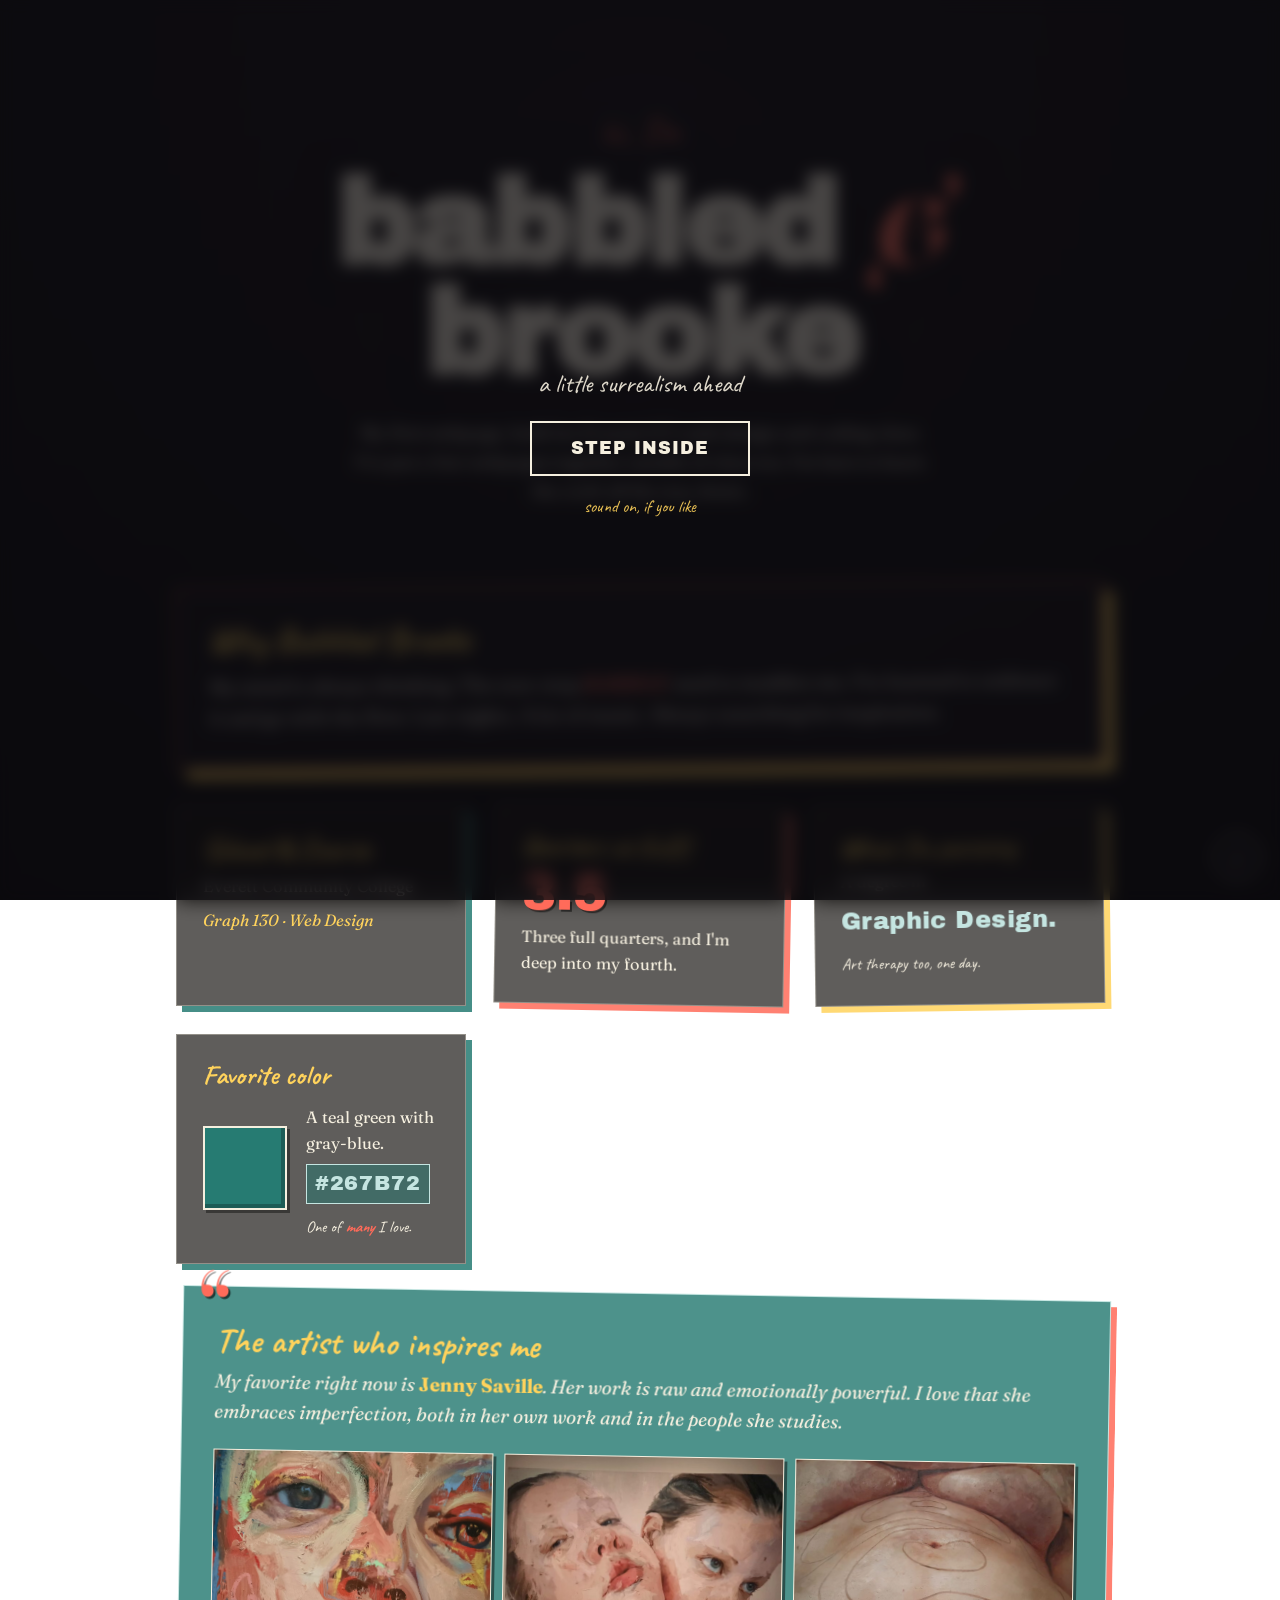
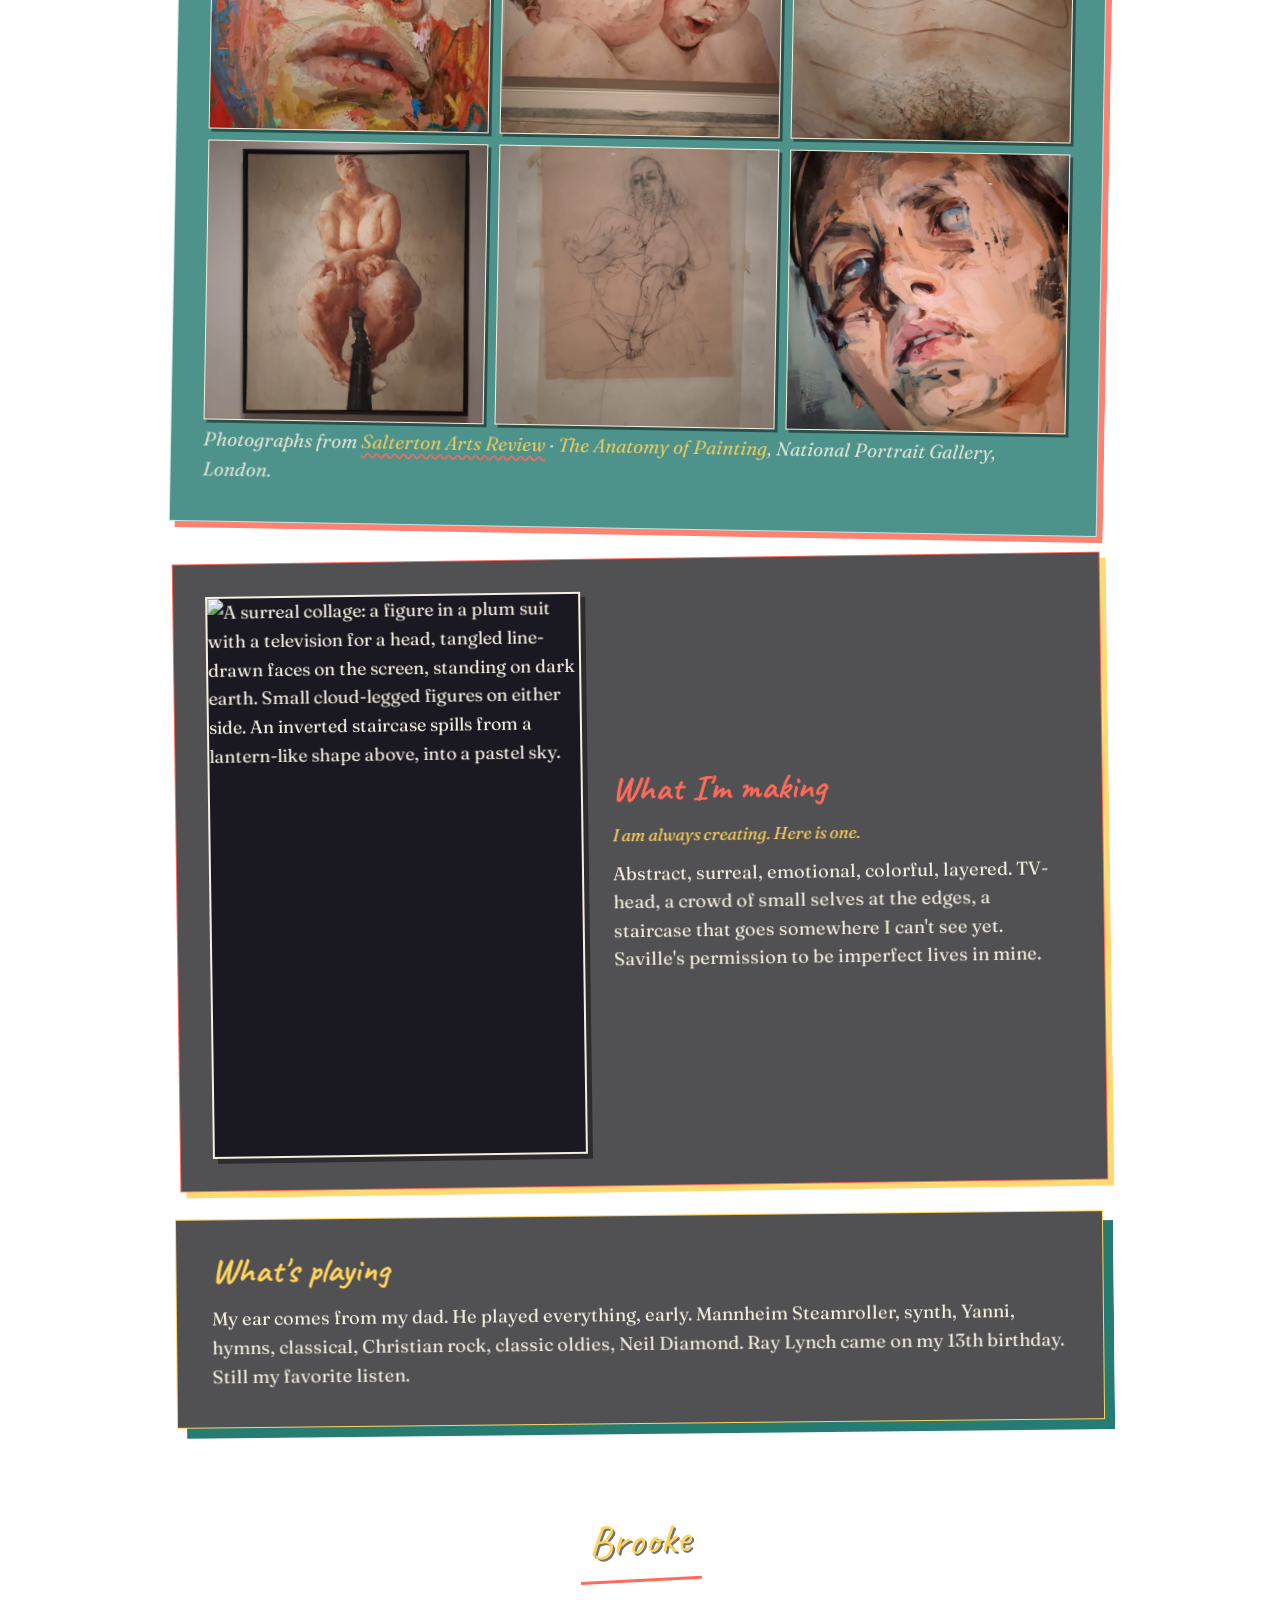
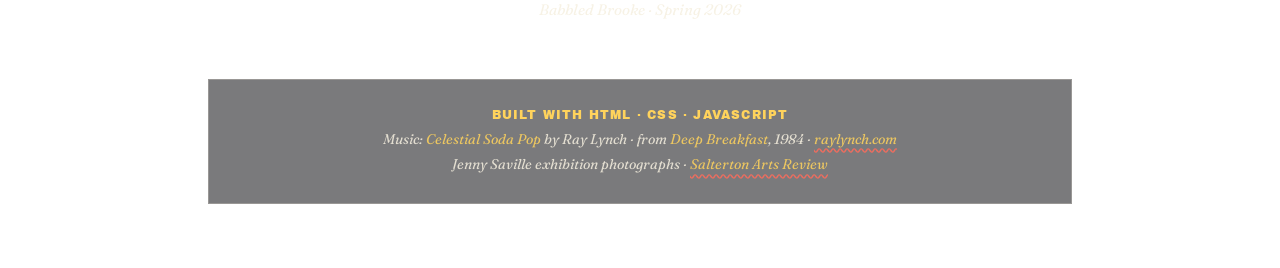
==== commit b0c58a57: "Swap to full Celestial Soda Pop track Replaces the remix with the original full Celestial Soda Pop M" ====
--- a/index.html
+++ b/index.html
@@ -624,7 +624,7 @@
 
         <footer class="colophon">
             <p class="stack">Built with HTML &middot; CSS &middot; JavaScript</p>
-            <p>Music: <em>Celestial Soda Pop</em> by Ray Lynch &middot; from <em>Deep Breakfast</em>, 1984 &middot; free download at <a href="https://www.raylynch.com/free_mp3_downloads/" target="_blank" rel="noopener">raylynch.com</a></p>
+            <p>Music: <em>Celestial Soda Pop</em> by Ray Lynch &middot; from <em>Deep Breakfast</em>, 1984 &middot; <a href="https://www.raylynch.com/" target="_blank" rel="noopener">raylynch.com</a></p>
             <p>Jenny Saville exhibition photographs &middot; <a href="https://saltertonartsreview.com/2025/07/jenny-saville-the-anatomy-of-painting-national-portrait-gallery-london/" target="_blank" rel="noopener">Salterton Arts Review</a></p>
         </footer>
     </main>
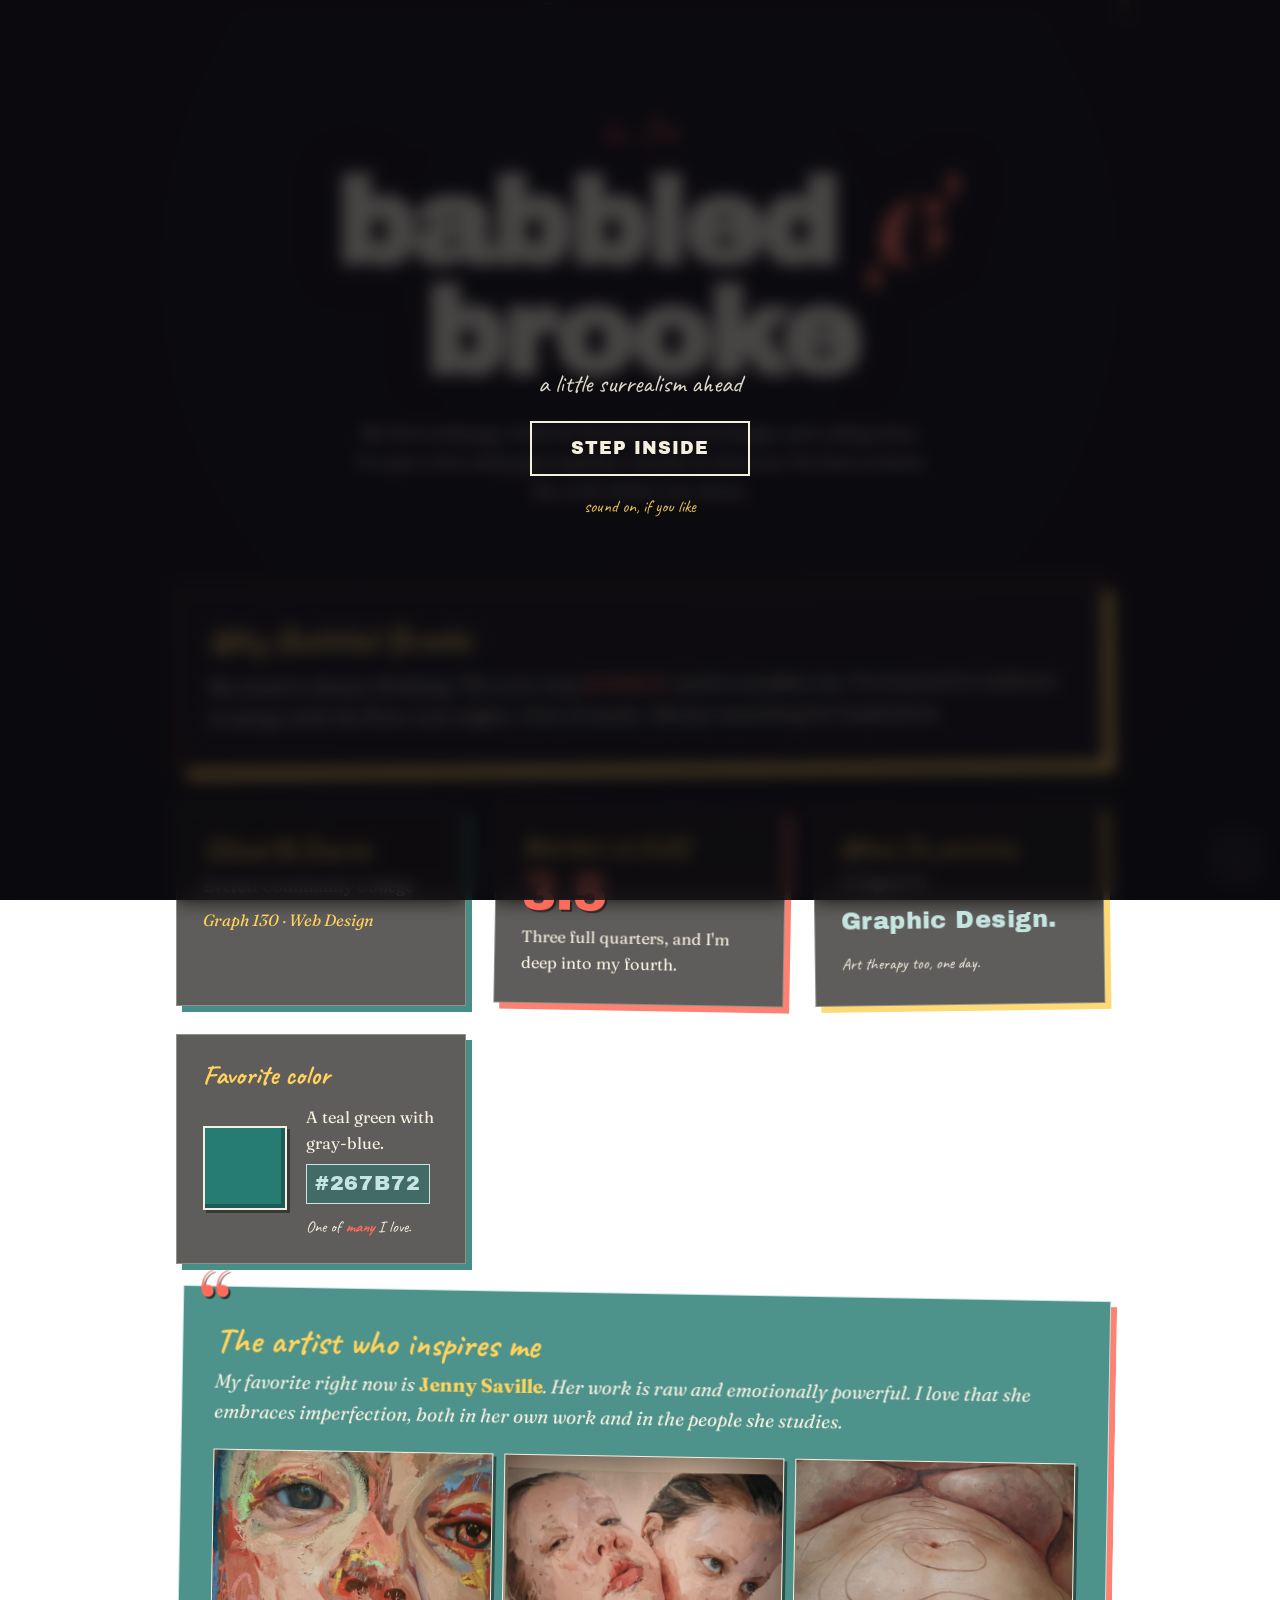
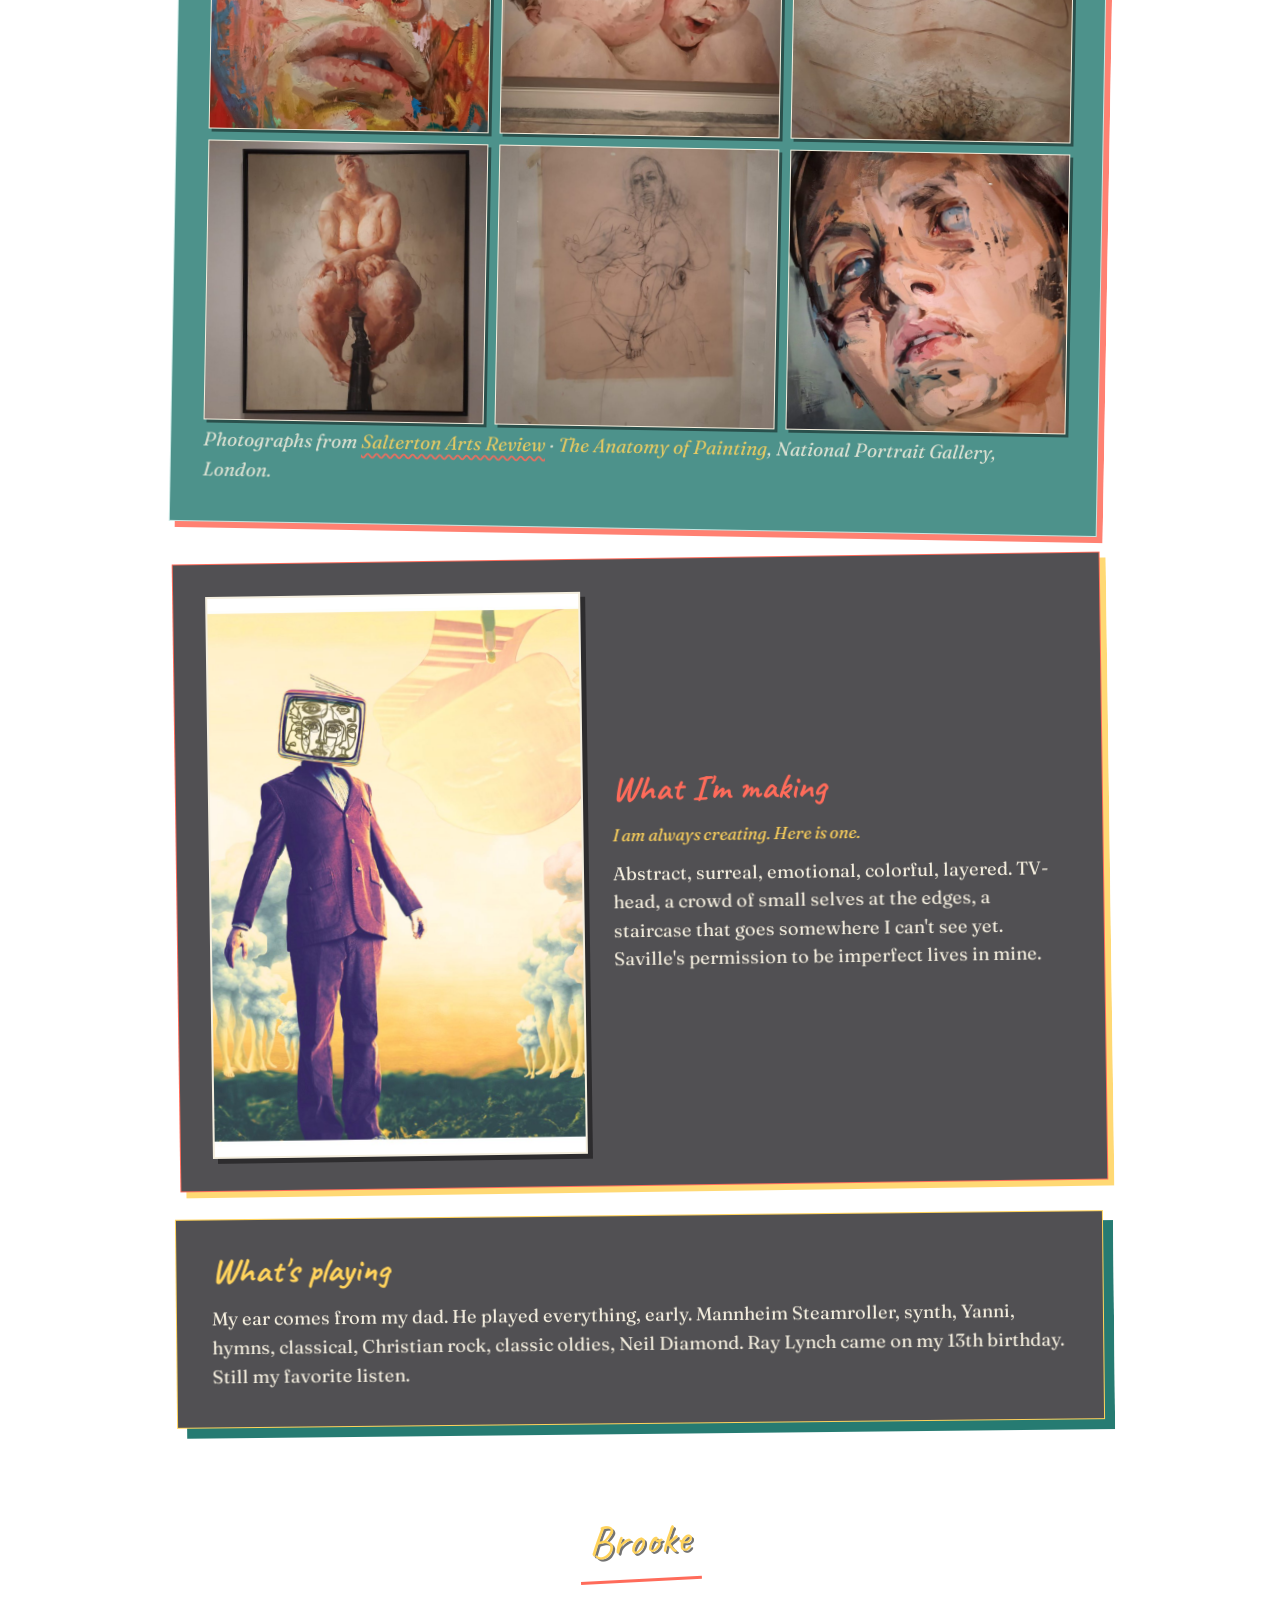
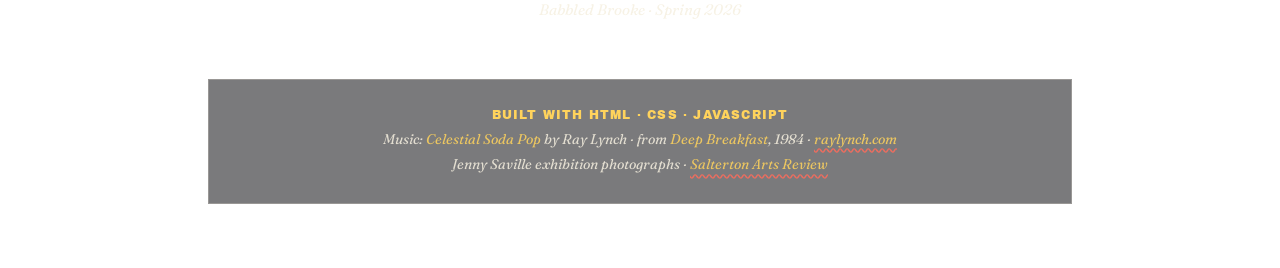
==== commit a3893e41: "Add audio-reactive matrix-rain background Full-page canvas with falling characters in the site palet" ====
--- a/index.html
+++ b/index.html
@@ -29,22 +29,23 @@
             overflow-x: hidden;
         }
 
-        /* Background art + dark overlay for readability */
-        body::before {
-            content: "";
+        /* Live matrix-rain background + readability overlay */
+        #matrix-bg {
             position: fixed;
             inset: 0;
-            background:
-                url("bg.jpg") center center / cover no-repeat,
-                linear-gradient(180deg, #1a1820 0%, #0e0d11 100%);
             z-index: -2;
+            background: #0a0810;
+            pointer-events: none;
+            display: block;
+            width: 100vw;
+            height: 100vh;
         }
         body::after {
             content: "";
             position: fixed;
             inset: 0;
             background:
-                radial-gradient(ellipse at 50% 30%, rgba(0,0,0,0.25) 0%, rgba(0,0,0,0.72) 100%);
+                radial-gradient(ellipse at 50% 30%, rgba(0,0,0,0.15) 0%, rgba(0,0,0,0.68) 100%);
             z-index: -1;
             pointer-events: none;
         }
@@ -513,6 +514,8 @@
     </style>
 </head>
 <body>
+
+    <canvas id="matrix-bg"></canvas>
 
     <div id="gate">
         <div>
@@ -630,16 +633,33 @@
     </main>
 
     <script>
+        /* Gate, audio, and matrix-rain audio-reactive background. */
         (function () {
             const gate = document.getElementById('gate');
             const enterBtn = document.getElementById('enter-btn');
             const audio = document.getElementById('bgm');
             const toggle = document.getElementById('audio-toggle');
-
             audio.volume = 0.45;
+
+            let audioCtx = null, analyser = null, freqData = null, sourceNode = null;
+            function hookAnalyser() {
+                if (sourceNode) return;
+                try {
+                    audioCtx = new (window.AudioContext || window.webkitAudioContext)();
+                    sourceNode = audioCtx.createMediaElementSource(audio);
+                    analyser = audioCtx.createAnalyser();
+                    analyser.fftSize = 128;
+                    analyser.smoothingTimeConstant = 0.75;
+                    sourceNode.connect(analyser);
+                    analyser.connect(audioCtx.destination);
+                    freqData = new Uint8Array(analyser.frequencyBinCount);
+                } catch (e) { console.warn('Audio analyser unavailable', e); }
+            }
 
             function enter() {
                 gate.classList.add('hidden');
+                hookAnalyser();
+                if (audioCtx && audioCtx.state === 'suspended') audioCtx.resume();
                 audio.play().catch(() => {});
                 setTimeout(() => gate.remove(), 1100);
             }
@@ -648,6 +668,7 @@
 
             toggle.addEventListener('click', () => {
                 if (audio.paused) {
+                    if (audioCtx && audioCtx.state === 'suspended') audioCtx.resume();
                     audio.play().catch(() => {});
                     toggle.innerHTML = '&#9835;';
                 } else {
@@ -655,6 +676,69 @@
                     toggle.innerHTML = '&#9834;';
                 }
             });
+
+            /* Matrix-rain background */
+            const canvas = document.getElementById('matrix-bg');
+            const ctx = canvas.getContext('2d');
+            const dpr = Math.min(window.devicePixelRatio || 1, 2);
+            const PALETTE = ['#267b72', '#3aa094', '#c5e5e1', '#ffd35c', '#ff6b5a', '#f5efdf'];
+            const CHARS = '01░▒▓♪♫|/\\-+=·•◌○◉✦';
+            let w = 0, h = 0, cols = 0, drops = [], colDepth = [];
+            const FS = 16;
+
+            function resize() {
+                w = Math.floor(window.innerWidth);
+                h = Math.floor(window.innerHeight);
+                canvas.width = Math.floor(w * dpr);
+                canvas.height = Math.floor(h * dpr);
+                canvas.style.width = w + 'px';
+                canvas.style.height = h + 'px';
+                ctx.setTransform(dpr, 0, 0, dpr, 0, 0);
+                cols = Math.floor(w / FS) + 1;
+                drops = new Array(cols).fill(0).map(() => Math.random() * -50);
+                colDepth = new Array(cols).fill(0).map(() => 0.6 + Math.random() * 0.4);
+            }
+            resize();
+            window.addEventListener('resize', resize);
+
+            function frame() {
+                let intensity = 0.12;
+                if (analyser) {
+                    analyser.getByteFrequencyData(freqData);
+                    let sum = 0;
+                    for (let i = 0; i < freqData.length; i++) sum += freqData[i];
+                    intensity = Math.min(1, sum / freqData.length / 80);
+                }
+
+                ctx.globalCompositeOperation = 'source-over';
+                ctx.fillStyle = 'rgba(10, 8, 16, ' + (0.08 + intensity * 0.05) + ')';
+                ctx.fillRect(0, 0, w, h);
+
+                ctx.font = FS + 'px "Courier New", monospace';
+                ctx.textBaseline = 'top';
+
+                for (let i = 0; i < cols; i++) {
+                    const x = i * FS;
+                    const y = drops[i] * FS;
+                    const ch = CHARS[(Math.floor(Math.random() * CHARS.length))];
+                    const color = PALETTE[(i + Math.floor(drops[i] / 4)) % PALETTE.length];
+                    ctx.fillStyle = color;
+                    ctx.globalAlpha = (0.35 + intensity * 0.55) * colDepth[i];
+                    ctx.fillText(ch, x, y);
+
+                    if (Math.random() < 0.04 + intensity * 0.12) {
+                        ctx.fillStyle = '#ffffff';
+                        ctx.globalAlpha = 0.85 * colDepth[i];
+                        ctx.fillText(ch, x, y - FS);
+                    }
+
+                    drops[i] += 0.35 + intensity * 1.1;
+                    if (drops[i] * FS > h && Math.random() > 0.975) drops[i] = -Math.random() * 20;
+                }
+                ctx.globalAlpha = 1;
+                requestAnimationFrame(frame);
+            }
+            frame();
         })();
     </script>
 </body>
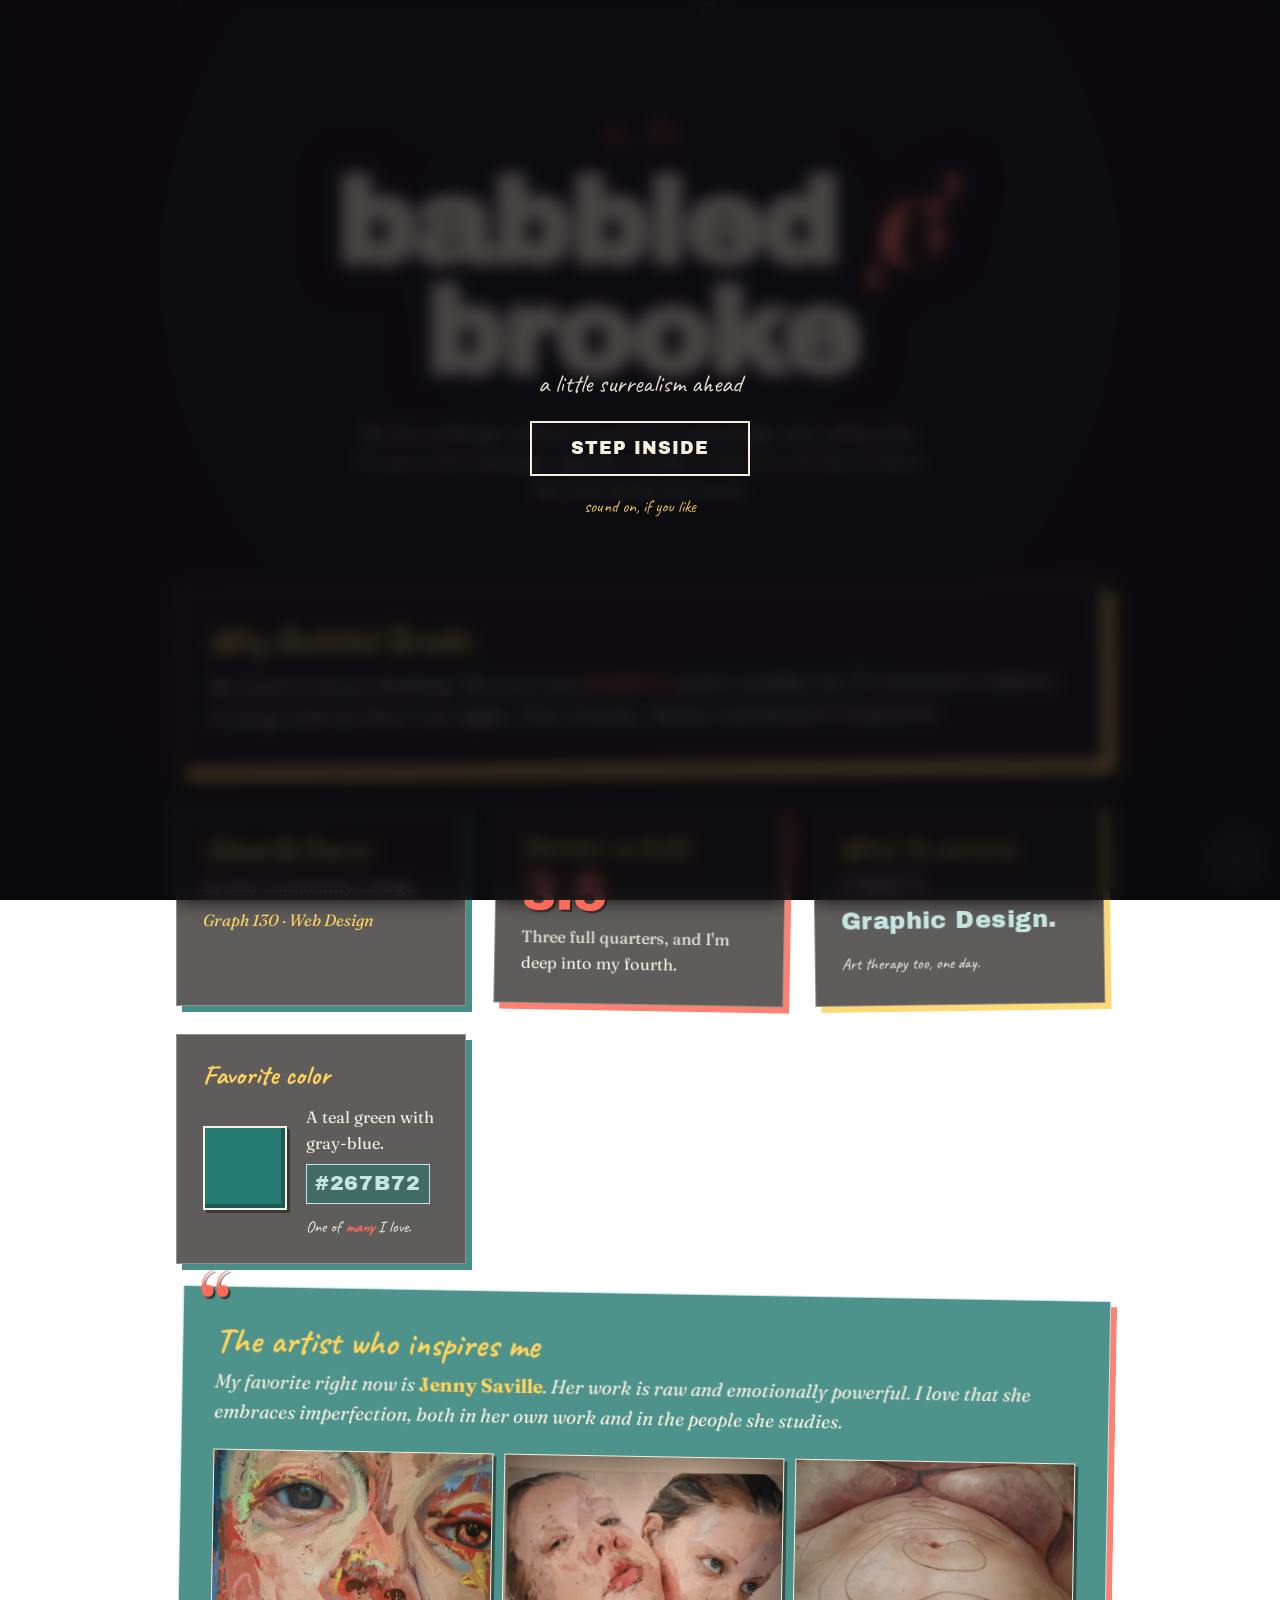
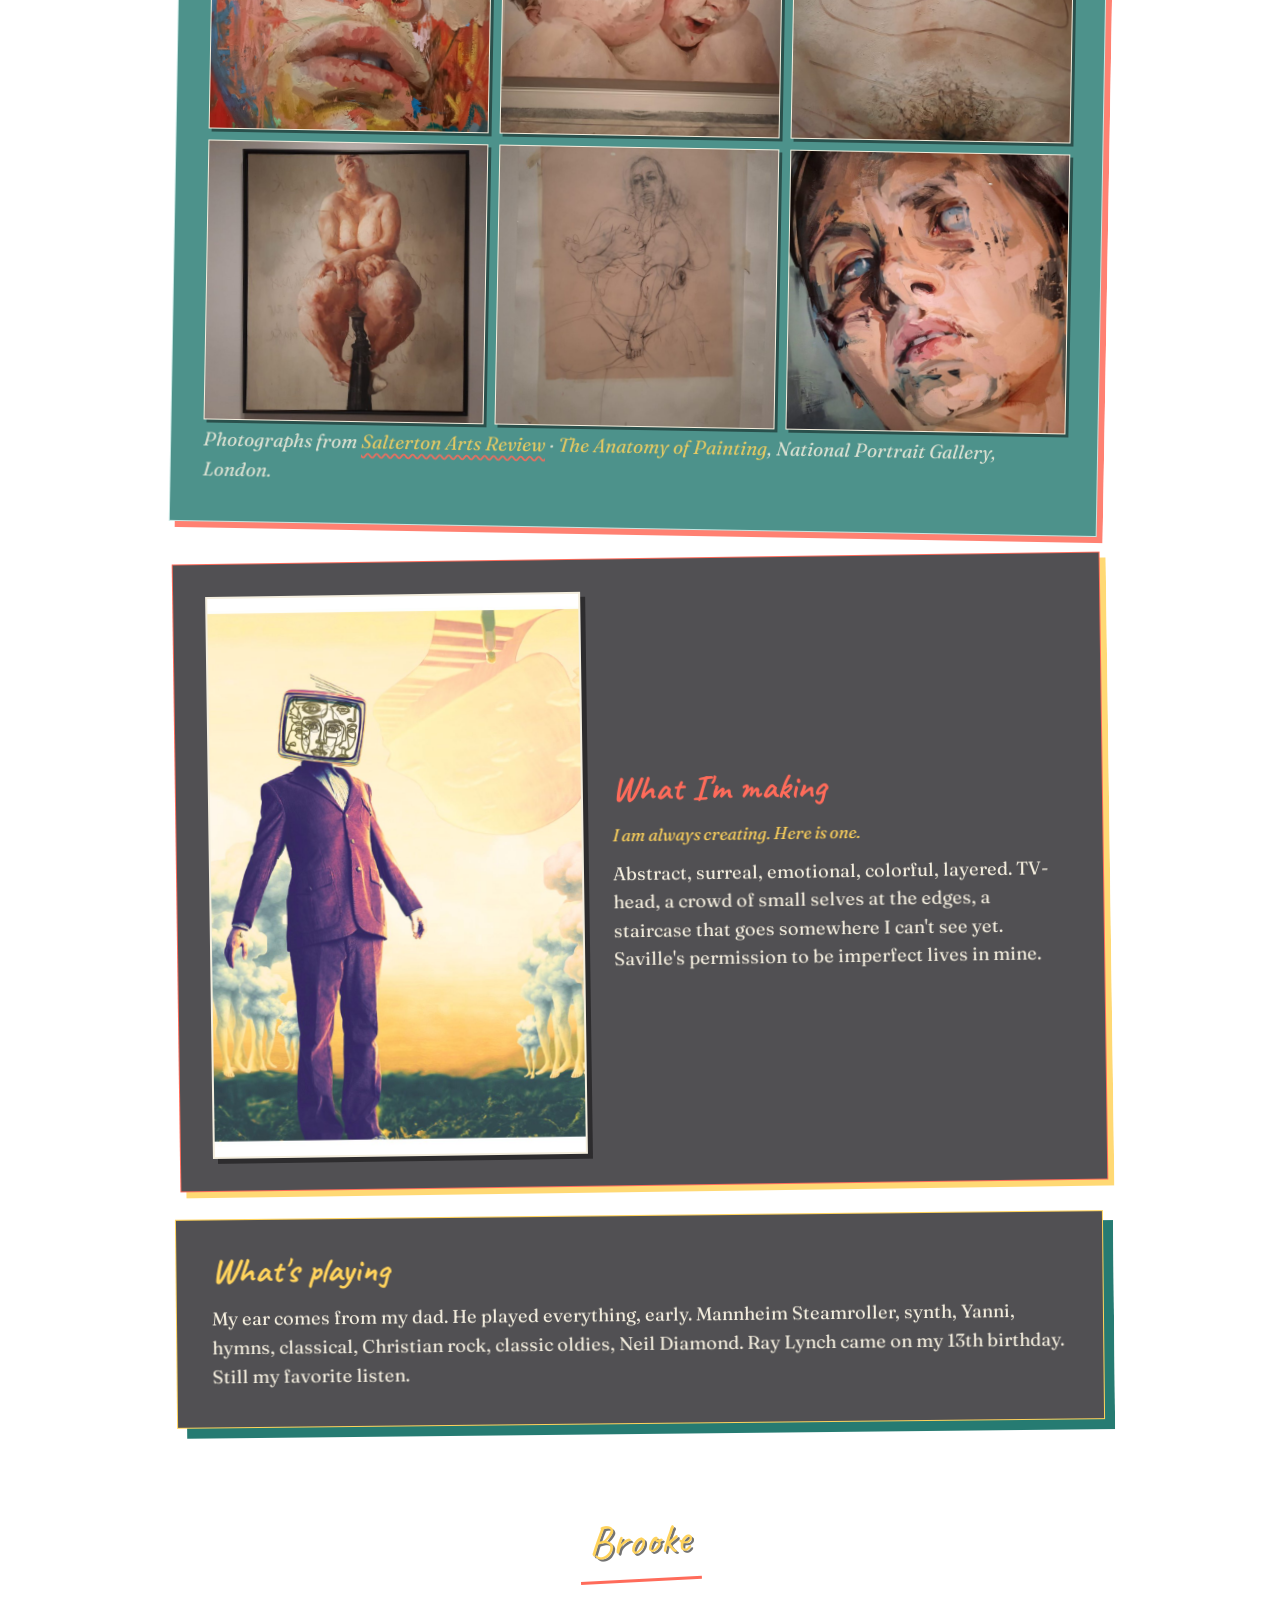
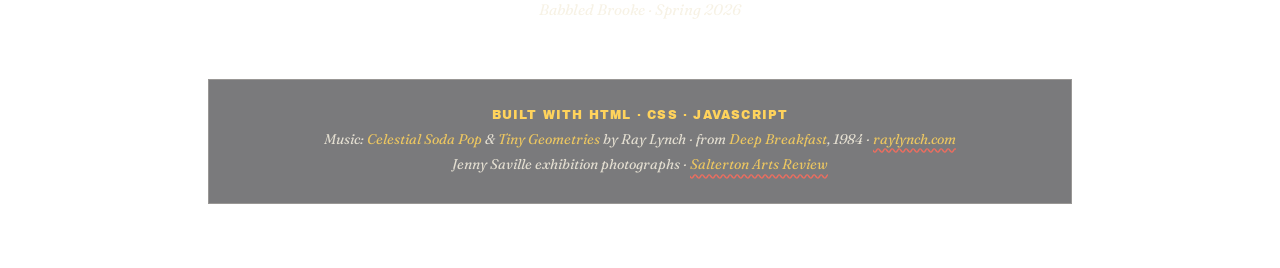
==== commit 8453c197: "Add Tiny Geometries to playlist, slow the matrix rain Audio element now cycles through Celestial Sod" ====
--- a/index.html
+++ b/index.html
@@ -525,9 +525,7 @@
         </div>
     </div>
 
-    <audio id="bgm" loop preload="auto">
-        <source src="celestial-soda-pop.mp3" type="audio/mpeg">
-    </audio>
+    <audio id="bgm" preload="auto"></audio>
 
     <button id="audio-toggle" aria-label="Toggle sound" title="Toggle sound">&#9834;</button>
 
@@ -627,7 +625,7 @@
 
         <footer class="colophon">
             <p class="stack">Built with HTML &middot; CSS &middot; JavaScript</p>
-            <p>Music: <em>Celestial Soda Pop</em> by Ray Lynch &middot; from <em>Deep Breakfast</em>, 1984 &middot; <a href="https://www.raylynch.com/" target="_blank" rel="noopener">raylynch.com</a></p>
+            <p>Music: <em>Celestial Soda Pop</em> &amp; <em>Tiny Geometries</em> by Ray Lynch &middot; from <em>Deep Breakfast</em>, 1984 &middot; <a href="https://www.raylynch.com/" target="_blank" rel="noopener">raylynch.com</a></p>
             <p>Jenny Saville exhibition photographs &middot; <a href="https://saltertonartsreview.com/2025/07/jenny-saville-the-anatomy-of-painting-national-portrait-gallery-london/" target="_blank" rel="noopener">Salterton Arts Review</a></p>
         </footer>
     </main>
@@ -640,6 +638,23 @@
             const audio = document.getElementById('bgm');
             const toggle = document.getElementById('audio-toggle');
             audio.volume = 0.45;
+
+            /* Playlist: tracks cycle in order, loops at the end. */
+            const playlist = [
+                'celestial-soda-pop.mp3',
+                'tiny-geometries.mp3'
+            ];
+            let trackIndex = 0;
+            function loadTrack(i) {
+                audio.src = playlist[i];
+                audio.load();
+            }
+            loadTrack(0);
+            audio.addEventListener('ended', () => {
+                trackIndex = (trackIndex + 1) % playlist.length;
+                loadTrack(trackIndex);
+                audio.play().catch(() => {});
+            });
 
             let audioCtx = null, analyser = null, freqData = null, sourceNode = null;
             function hookAnalyser() {
@@ -711,7 +726,7 @@
                 }
 
                 ctx.globalCompositeOperation = 'source-over';
-                ctx.fillStyle = 'rgba(10, 8, 16, ' + (0.08 + intensity * 0.05) + ')';
+                ctx.fillStyle = 'rgba(10, 8, 16, ' + (0.045 + intensity * 0.025) + ')';
                 ctx.fillRect(0, 0, w, h);
 
                 ctx.font = FS + 'px "Courier New", monospace';
@@ -732,8 +747,8 @@
                         ctx.fillText(ch, x, y - FS);
                     }
 
-                    drops[i] += 0.35 + intensity * 1.1;
-                    if (drops[i] * FS > h && Math.random() > 0.975) drops[i] = -Math.random() * 20;
+                    drops[i] += 0.12 + intensity * 0.35;
+                    if (drops[i] * FS > h && Math.random() > 0.985) drops[i] = -Math.random() * 20;
                 }
                 ctx.globalAlpha = 1;
                 requestAnimationFrame(frame);
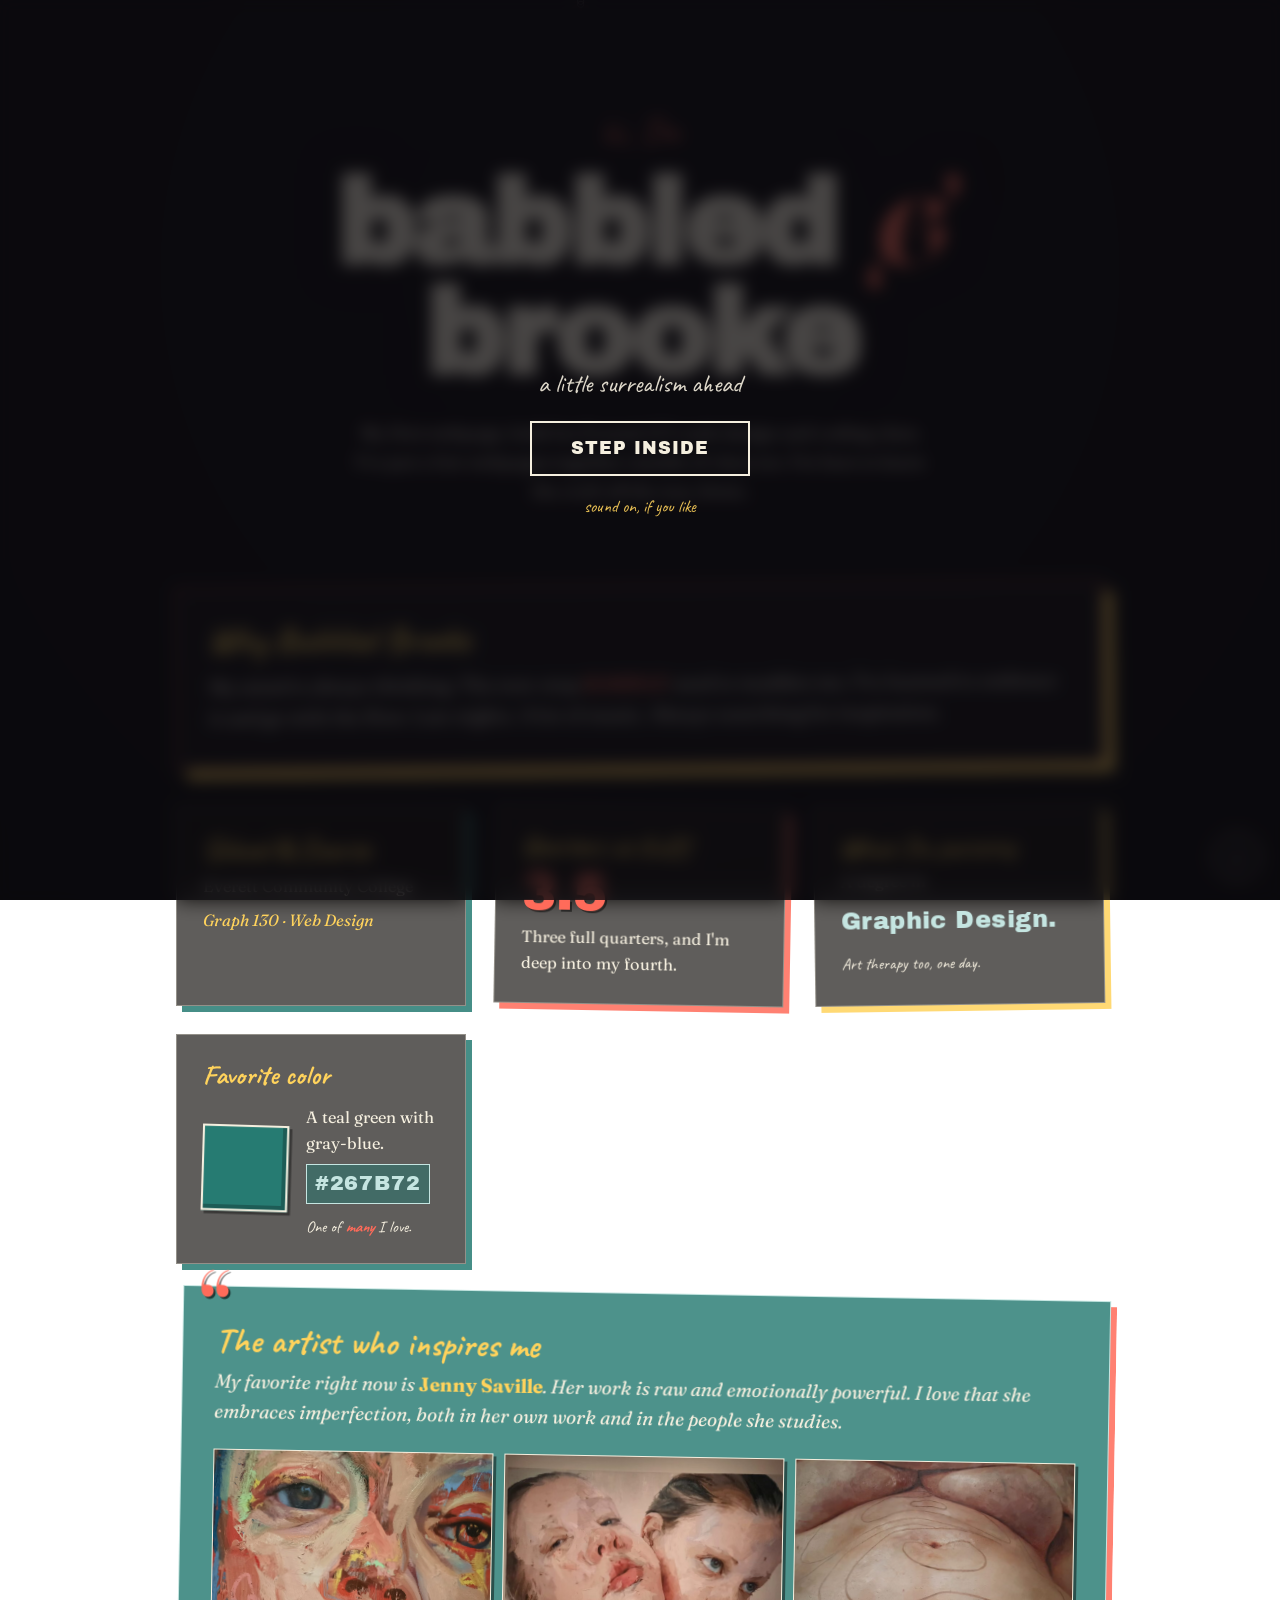
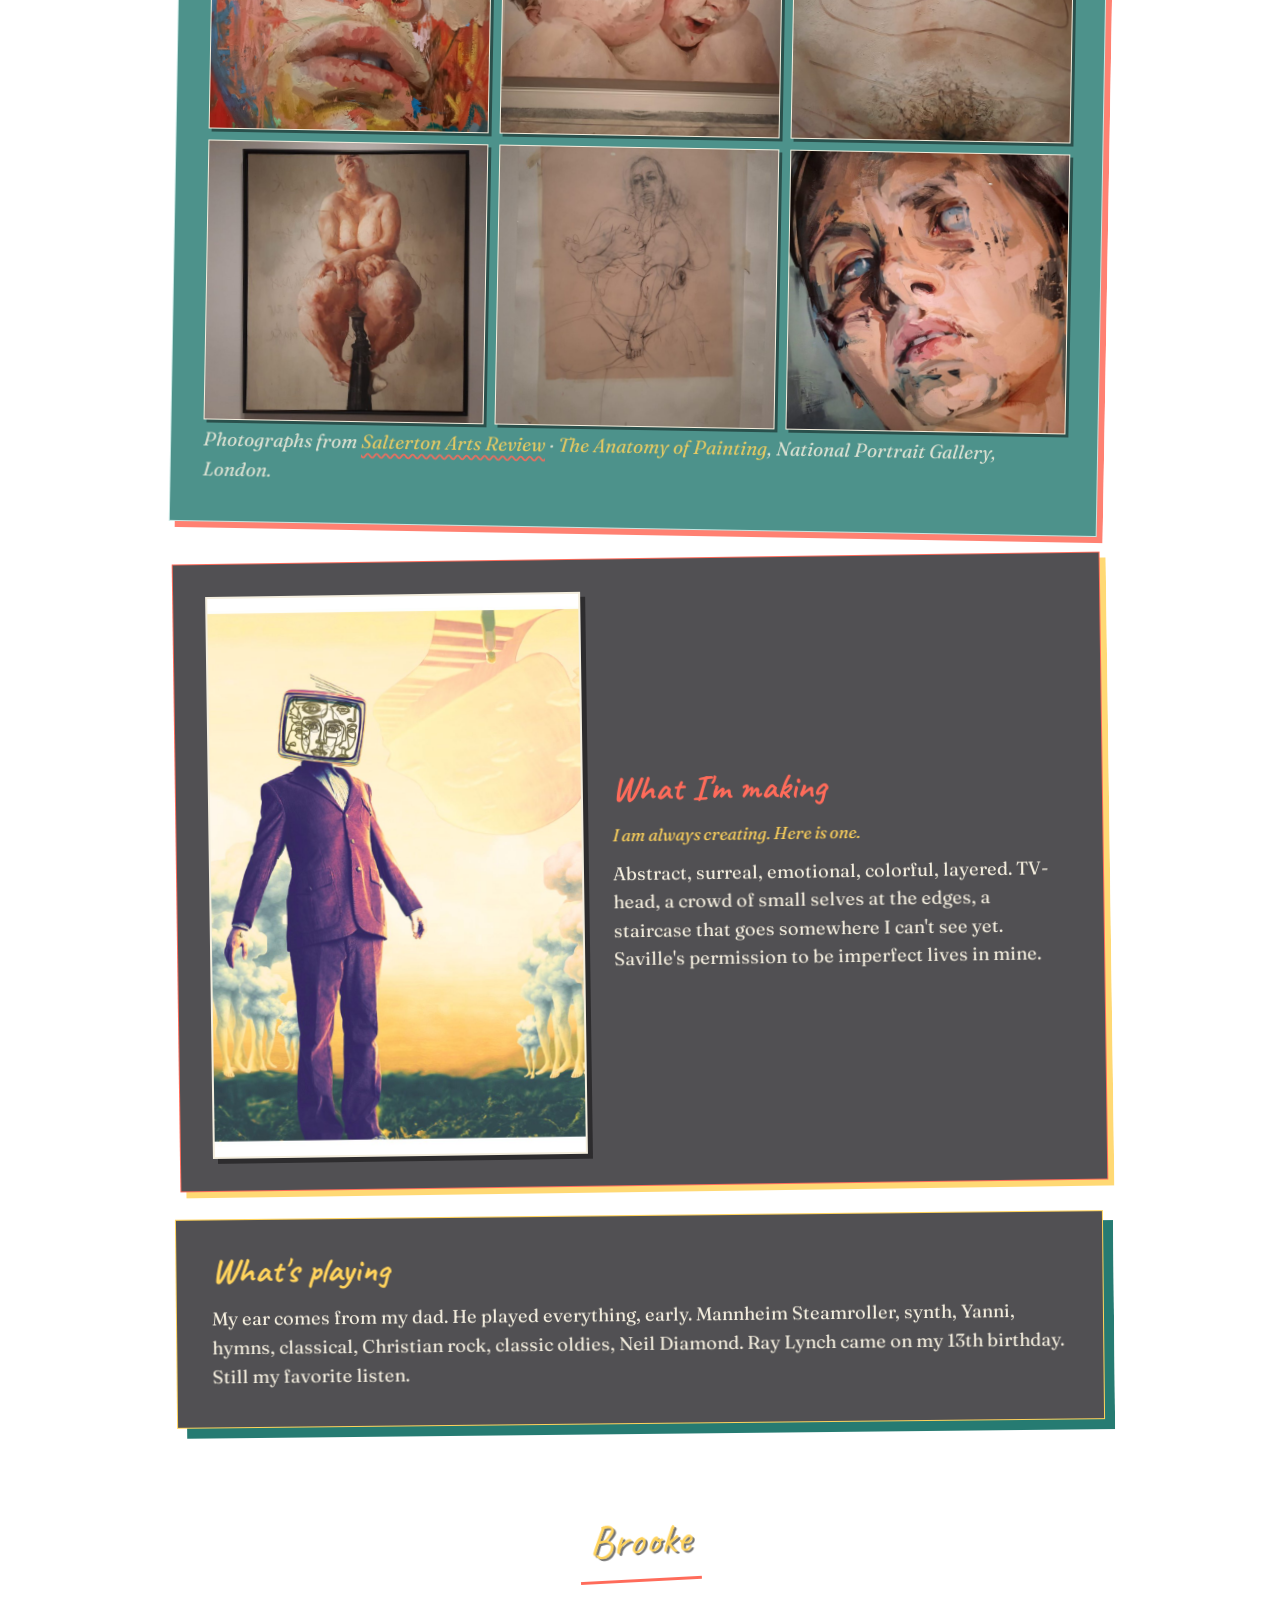
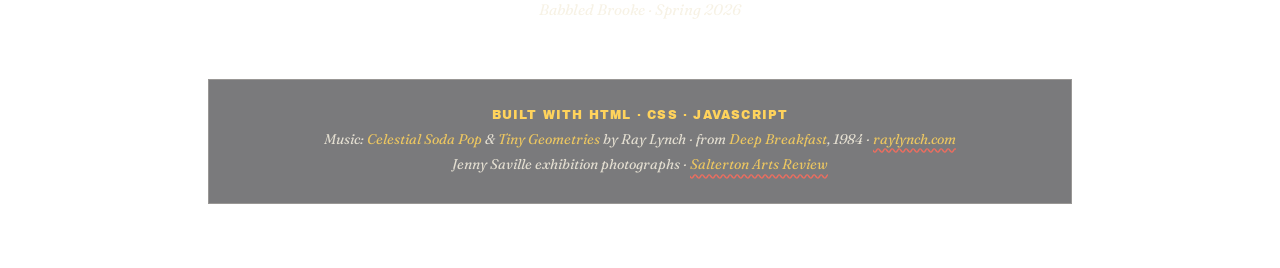
==== commit a37c63b5: "Organize: move homepage and assets into /babbled-brooke/ folder All Babbled Brooke homepage files (H" ====
--- a/index.html
+++ b/index.html
@@ -1,760 +1,31 @@
-<!DOCTYPE html>
+<!doctype html>
 <html lang="en">
 <head>
-    <meta charset="UTF-8">
-    <meta name="viewport" content="width=device-width, initial-scale=1.0">
-    <title>Babbled Brooke &middot; EvCC Graph 130</title>
-    <link rel="preconnect" href="https://fonts.googleapis.com">
-    <link rel="preconnect" href="https://fonts.gstatic.com" crossorigin>
-    <link href="https://fonts.googleapis.com/css2?family=Archivo+Black&family=Caveat:wght@400;700&family=Fraunces:ital,wght@0,400;0,700;1,600&display=swap" rel="stylesheet">
+    <meta charset="utf-8">
+    <meta name="viewport" content="width=device-width, initial-scale=1">
+    <title>Brooke Chauntel &middot; Spring 2026</title>
+    <meta http-equiv="refresh" content="0; url=./babbled-brooke/">
+    <link rel="canonical" href="./babbled-brooke/">
     <style>
-        :root {
-            --teal: #267b72;
-            --teal-dark: #1a554f;
-            --teal-light: #c5e5e1;
-            --cream: #f5efdf;
-            --ink: #14110e;
-            --coral: #ff6b5a;
-            --sun: #ffd35c;
-        }
-        * { box-sizing: border-box; margin: 0; padding: 0; }
-        html, body { min-height: 100vh; }
         body {
-            color: var(--cream);
-            font-family: 'Fraunces', Georgia, serif;
-            font-size: 18px;
-            line-height: 1.6;
-            padding: 2.5rem 1.2rem 4rem;
-            position: relative;
-            overflow-x: hidden;
-        }
-
-        /* Live matrix-rain background + readability overlay */
-        #matrix-bg {
-            position: fixed;
-            inset: 0;
-            z-index: -2;
+            font-family: Georgia, serif;
             background: #0a0810;
-            pointer-events: none;
-            display: block;
-            width: 100vw;
-            height: 100vh;
-        }
-        body::after {
-            content: "";
-            position: fixed;
-            inset: 0;
-            background:
-                radial-gradient(ellipse at 50% 30%, rgba(0,0,0,0.15) 0%, rgba(0,0,0,0.68) 100%);
-            z-index: -1;
-            pointer-events: none;
-        }
-
-        main { max-width: 58rem; margin: 0 auto; position: relative; z-index: 1; }
-
-        /* Gate overlay for audio autoplay */
-        #gate {
-            position: fixed;
-            inset: 0;
-            z-index: 30;
+            color: #f5efdf;
+            margin: 0;
+            min-height: 100vh;
             display: grid;
             place-items: center;
-            background: rgba(14, 13, 17, 0.75);
-            backdrop-filter: blur(8px);
-            transition: opacity 1s ease;
             text-align: center;
+            padding: 2rem;
         }
-        #gate.hidden { opacity: 0; pointer-events: none; }
-        #gate p {
-            font-family: 'Caveat', cursive;
-            font-size: 1.6rem;
-            color: var(--cream);
-            margin-bottom: 1rem;
-            opacity: 0.9;
-        }
-        #gate button {
-            font-family: 'Archivo Black', sans-serif;
-            font-size: 1.1rem;
-            letter-spacing: 0.06em;
-            padding: 1rem 2.4rem;
-            background: transparent;
-            color: var(--cream);
-            border: 2px solid var(--cream);
-            cursor: pointer;
-            text-transform: uppercase;
-            transition: all 0.25s ease;
-        }
-        #gate button:hover {
-            background: var(--coral);
-            border-color: var(--coral);
-            color: var(--ink);
-        }
-        .gate-hint {
-            margin-top: 1rem !important;
-            font-family: 'Caveat', cursive !important;
-            font-size: 1.1rem !important;
-            color: var(--sun) !important;
-            opacity: 0.85;
-        }
-
-        /* Audio toggle */
-        #audio-toggle {
-            position: fixed;
-            right: 1.2rem;
-            bottom: 1.2rem;
-            z-index: 20;
-            width: 3rem; height: 3rem;
-            border-radius: 50%;
-            background: rgba(14, 13, 17, 0.6);
-            color: var(--cream);
-            border: 1.5px solid var(--cream);
-            font-size: 1.4rem;
-            cursor: pointer;
-            backdrop-filter: blur(6px);
-        }
-        #audio-toggle:hover { background: var(--coral); border-color: var(--coral); color: var(--ink); }
-
-        /* Hero */
-        .hero {
-            text-align: center;
-            padding: 4rem 0 3rem;
-        }
-        .hello {
-            display: inline-block;
-            font-family: 'Caveat', cursive;
-            font-size: 2.2rem;
-            color: var(--coral);
-            transform: rotate(-3deg);
-            margin-bottom: 0.4rem;
-            text-shadow: 2px 2px 0 rgba(0, 0, 0, 0.55);
-        }
-        h1 {
-            font-family: 'Archivo Black', sans-serif;
-            font-size: clamp(3.2rem, 11vw, 7.5rem);
-            color: var(--cream);
-            line-height: 0.92;
-            letter-spacing: -0.025em;
-            text-transform: lowercase;
-            text-shadow: 3px 3px 0 rgba(0, 0, 0, 0.6), 0 0 40px rgba(0, 0, 0, 0.5);
-        }
-        h1 .and {
-            font-family: 'Fraunces', serif;
-            font-style: italic;
-            font-weight: 700;
-            color: var(--coral);
-            text-transform: none;
-        }
-        .blurb {
-            max-width: 36rem;
-            margin: 1.8rem auto 0;
-            font-size: 1.12rem;
-            line-height: 1.6;
-            color: var(--cream);
-            text-shadow: 1px 1px 6px rgba(0, 0, 0, 0.8);
-            opacity: 0.96;
-        }
-
-        /* Why Babbled Brooke */
-        .why-block {
-            margin: 2rem 0 0;
-            padding: 2rem 2rem 2.2rem;
-            background: rgba(14, 13, 17, 0.72);
-            border: 1.5px solid var(--coral);
-            box-shadow: 10px 10px 0 var(--sun);
-            backdrop-filter: blur(8px);
-            transform: rotate(-0.5deg);
-            color: var(--cream);
-            transition: transform 0.25s ease, box-shadow 0.25s ease;
-        }
-        .why-block:hover { transform: translate(-2px, -3px) rotate(-0.9deg); box-shadow: 14px 14px 0 var(--sun); }
-        .why-block h2 {
-            color: var(--sun);
-            font-size: 2.3rem;
-            margin-bottom: 0.8rem;
-            line-height: 1.05;
-        }
-        .why-block p {
-            font-family: 'Fraunces', serif;
-            font-size: 1.18rem;
-            line-height: 1.6;
-            color: var(--cream);
-        }
-        .why-block .babble {
-            color: var(--coral);
-            font-style: italic;
-            font-weight: 700;
-            letter-spacing: 0.06em;
-        }
-
-        /* Cards */
-        .cards {
-            display: grid;
-            grid-template-columns: repeat(auto-fit, minmax(260px, 1fr));
-            gap: 1.8rem;
-            margin: 2.5rem 0 0;
-        }
-        .card {
-            background: rgba(20, 17, 14, 0.68);
-            backdrop-filter: blur(10px);
-            padding: 1.6rem 1.6rem 1.7rem;
-            border: 1.5px solid rgba(245, 239, 223, 0.35);
-            box-shadow: 6px 6px 0 rgba(38, 123, 114, 0.85);
-            transition: transform 0.25s ease, box-shadow 0.25s ease, border-color 0.25s ease;
-            position: relative;
-            color: var(--cream);
-        }
-        .card:hover, .card:focus-within {
-            transform: translate(-2px, -3px) rotate(-0.6deg);
-            box-shadow: 10px 10px 0 var(--teal);
-            border-color: var(--teal-light);
-        }
-        .card:nth-child(3n+2) {
-            box-shadow: 6px 6px 0 rgba(255, 107, 90, 0.85);
-            transform: rotate(1deg);
-        }
-        .card:nth-child(3n+2):hover {
-            box-shadow: 10px 10px 0 var(--coral);
-            transform: translate(-2px, -3px) rotate(1.5deg);
-        }
-        .card:nth-child(3n) {
-            box-shadow: 6px 6px 0 rgba(255, 211, 92, 0.85);
-            transform: rotate(-0.8deg);
-        }
-        .card:nth-child(3n):hover {
-            box-shadow: 10px 10px 0 var(--sun);
-            transform: translate(-2px, -3px) rotate(-1.3deg);
-        }
-
-        h2 {
-            font-family: 'Caveat', cursive;
-            font-size: 1.9rem;
-            line-height: 1.1;
-            color: var(--sun);
-            margin-bottom: 0.4rem;
-        }
-        h3 {
-            font-family: 'Caveat', cursive;
-            font-size: 1.7rem;
-            line-height: 1.1;
-            color: var(--sun);
-            margin-bottom: 0.3rem;
-        }
-        .card p {
-            font-size: 1.02rem;
-            margin-top: 0.3rem;
-            color: var(--cream);
-        }
-        .card p + p { margin-top: 0.5rem; }
-        .big {
-            font-family: 'Archivo Black', sans-serif;
-            font-size: 3.2rem;
-            line-height: 1;
-            color: var(--coral);
-            display: block;
-            margin: 0.4rem 0 0.3rem;
-            text-shadow: 2px 2px 0 rgba(0, 0, 0, 0.5);
-        }
-        .pursuing-label {
-            font-family: 'Archivo Black', sans-serif;
-            color: var(--teal-light);
-            font-size: 1.5rem;
-            letter-spacing: 0.02em;
-        }
-        .aside {
-            font-family: 'Caveat', cursive;
-            font-size: 1.2rem;
-            color: var(--sun);
-            margin-top: 0.8rem !important;
-            line-height: 1.2;
-        }
-        .aside em { color: var(--coral); font-style: italic; font-weight: 700; }
-
-        /* Artist callout */
-        .artist {
-            grid-column: 1 / -1;
-            background: rgba(38, 123, 114, 0.82);
-            color: var(--cream);
-            padding: 2.2rem 2rem 2.3rem;
-            box-shadow: 10px 10px 0 var(--coral);
-            transform: rotate(-0.4deg);
-            border: 1.5px solid var(--teal-light);
-            backdrop-filter: blur(6px);
-        }
-        .artist:hover {
-            transform: translate(-2px, -3px) rotate(-0.8deg);
-            box-shadow: 14px 14px 0 var(--coral);
-        }
-        .artist h2 { color: var(--sun); font-size: 2.2rem; }
-        .artist p {
-            font-family: 'Fraunces', serif;
-            font-style: italic;
-            font-size: 1.2rem;
-            line-height: 1.55;
-            color: var(--cream);
-        }
-        .artist strong { color: var(--sun); font-style: normal; }
-        .artist::before {
-            content: "\201C";
-            position: absolute;
-            top: -1.6rem; left: 1rem;
-            font-family: 'Fraunces', serif;
-            font-size: 7rem;
-            color: var(--coral);
-            line-height: 1;
-            pointer-events: none;
-            text-shadow: 2px 2px 0 rgba(0, 0, 0, 0.6);
-        }
-        .saville-gallery {
-            display: grid;
-            grid-template-columns: repeat(3, 1fr);
-            gap: 0.7rem;
-            margin-top: 1.4rem;
-        }
-        .saville-gallery figure {
-            margin: 0;
-            overflow: hidden;
-            border: 1.5px solid var(--cream);
-            box-shadow: 3px 3px 0 rgba(0, 0, 0, 0.45);
-            transition: transform 0.3s ease, box-shadow 0.3s ease;
-            aspect-ratio: 1 / 1;
-        }
-        .saville-gallery figure:hover {
-            transform: translate(-2px, -2px) rotate(-1deg);
-            box-shadow: 6px 6px 0 var(--sun);
-            z-index: 2;
-        }
-        .saville-gallery figure:nth-child(even):hover { transform: translate(-2px, -2px) rotate(1.2deg); box-shadow: 6px 6px 0 var(--coral); }
-        .saville-gallery img {
-            display: block;
-            width: 100%;
-            height: 100%;
-            object-fit: cover;
-            transition: transform 0.5s ease;
-        }
-        .saville-gallery figure:hover img { transform: scale(1.06); }
-        .saville-credit {
-            margin-top: 1rem;
-            font-size: 0.88rem;
-            font-family: 'Fraunces', serif;
-            font-style: italic;
-            color: var(--cream);
-            opacity: 0.85;
-        }
-        .saville-credit a { color: var(--sun); }
-        @media (max-width: 520px) {
-            .saville-gallery { grid-template-columns: repeat(2, 1fr); }
-        }
-
-        /* "What I'm making" feature card */
-        .making {
-            grid-column: 1 / -1;
-            background: rgba(14, 13, 17, 0.72);
-            border: 1.5px solid var(--coral);
-            padding: 2rem;
-            box-shadow: 10px 10px 0 var(--sun);
-            transform: rotate(0.5deg);
-            display: grid;
-            grid-template-columns: minmax(0, 0.9fr) minmax(0, 1.1fr);
-            gap: 1.8rem;
-            align-items: center;
-            backdrop-filter: blur(8px);
-            color: var(--cream);
-        }
-        .making:hover { transform: translate(-2px, -3px) rotate(0.9deg); box-shadow: 14px 14px 0 var(--sun); }
-        .my-art {
-            margin: 0;
-            border: 2px solid var(--cream);
-            box-shadow: 5px 5px 0 rgba(0, 0, 0, 0.45);
-            overflow: hidden;
-            aspect-ratio: 2 / 3;
-            background: #1a1820;
-        }
-        .my-art img {
-            display: block;
-            width: 100%; height: 100%;
-            object-fit: cover;
-        }
-        .making-text h2 { color: var(--coral); font-size: 2.2rem; margin-bottom: 0.8rem; }
-        .making-text p {
-            font-family: 'Fraunces', serif;
-            font-size: 1.15rem;
-            line-height: 1.55;
-            color: var(--cream);
-        }
-        .making-text p + p { margin-top: 0.7rem; }
-        .making-text .lede {
-            font-style: italic;
-            color: var(--sun);
-            font-size: 1.08rem;
-        }
-        @media (max-width: 700px) {
-            .making { grid-template-columns: 1fr; }
-            .making-text { text-align: center; }
-        }
-
-        /* "What's playing" block */
-        .music {
-            grid-column: 1 / -1;
-            background: rgba(14, 13, 17, 0.72);
-            border: 1.5px solid var(--sun);
-            padding: 2rem 2.2rem 2.2rem;
-            box-shadow: 10px 10px 0 var(--teal);
-            transform: rotate(-0.6deg);
-            backdrop-filter: blur(8px);
-            color: var(--cream);
-        }
-        .music:hover { transform: translate(-2px, -3px) rotate(-1deg); box-shadow: 14px 14px 0 var(--teal); }
-        .music h2 { color: var(--sun); font-size: 2.2rem; margin-bottom: 0.8rem; }
-        .music-text p {
-            font-family: 'Fraunces', serif;
-            font-size: 1.15rem;
-            line-height: 1.6;
-            color: var(--cream);
-        }
-
-        /* Color swatch */
-        .color-row {
-            display: grid;
-            grid-template-columns: auto 1fr;
-            align-items: center;
-            gap: 1.2rem;
-            margin-top: 0.5rem;
-        }
-        .swatch {
-            width: 84px; height: 84px;
-            background: var(--teal);
-            border: 2px solid var(--cream);
-            box-shadow: inset -4px -4px 0 rgba(0, 0, 0, 0.25), 3px 3px 0 rgba(0, 0, 0, 0.4);
-            animation: swatch-wiggle 3.5s ease-in-out infinite;
-        }
-        @keyframes swatch-wiggle {
-            0%, 100% { transform: rotate(-4deg); }
-            50%      { transform: rotate(4deg) scale(1.04); }
-        }
-        .hex {
-            font-family: 'Archivo Black', sans-serif;
-            color: var(--teal-light);
-            font-size: 1.3rem;
-            letter-spacing: 0.04em;
-            background: rgba(38, 123, 114, 0.5);
-            padding: 0.15rem 0.5rem;
-            display: inline-block;
-            border: 1px solid var(--teal-light);
-        }
-
-        /* Signature */
-        .sig {
-            text-align: center;
-            margin-top: 3.5rem;
-            padding: 1.5rem;
-        }
-        .sig .name {
-            font-family: 'Caveat', cursive;
-            font-size: 2.8rem;
-            color: var(--sun);
-            display: inline-block;
-            transform: rotate(-3deg);
-            border-bottom: 3px solid var(--coral);
-            padding: 0 0.6rem 0.2rem;
-            text-shadow: 2px 2px 0 rgba(0, 0, 0, 0.55);
-        }
-        .sig small {
-            display: block;
-            font-family: 'Fraunces', serif;
-            font-style: italic;
-            font-size: 0.95rem;
-            color: var(--cream);
-            margin-top: 1rem;
-            opacity: 0.8;
-        }
-
-        /* Footer: colophon / credits */
-        .colophon {
-            margin: 2rem auto 0;
-            max-width: 54rem;
-            padding: 1.4rem 1.5rem;
-            background: rgba(14, 13, 17, 0.55);
-            border: 1px solid rgba(245, 239, 223, 0.25);
-            text-align: center;
-            backdrop-filter: blur(6px);
-        }
-        .colophon p {
-            font-family: 'Fraunces', serif;
-            font-size: 0.88rem;
-            font-style: italic;
-            color: var(--cream);
-            opacity: 0.85;
-            line-height: 1.55;
-            margin: 0.25rem 0;
-        }
-        .colophon .stack {
-            font-family: 'Archivo Black', sans-serif;
-            font-style: normal;
-            letter-spacing: 0.1em;
-            text-transform: uppercase;
-            font-size: 0.75rem;
-            color: var(--sun);
-            opacity: 1;
-        }
-        .colophon a { color: var(--sun); text-decoration-color: var(--coral); }
-
-        a {
-            color: var(--sun);
-            text-decoration: underline wavy var(--coral);
-            text-underline-offset: 4px;
-        }
-        a:hover { background: var(--sun); color: var(--ink); text-decoration-color: var(--ink); }
-        em { color: var(--sun); font-style: italic; }
-        strong { color: var(--cream); }
-
-        @media (max-width: 520px) {
-            .cards { grid-template-columns: 1fr; }
-            .artist::before { font-size: 5rem; top: -0.8rem; }
-        }
+        a { color: #ffd35c; }
+        .note { color: #c5e5e1; font-style: italic; margin-top: 0.5rem; }
     </style>
 </head>
 <body>
-
-    <canvas id="matrix-bg"></canvas>
-
-    <div id="gate">
-        <div>
-            <p>a little surrealism ahead</p>
-            <button id="enter-btn">Step inside</button>
-            <p class="gate-hint">sound on, if you like</p>
-        </div>
+    <div>
+        <p>Redirecting to <a href="./babbled-brooke/">Babbled Brooke</a>&hellip;</p>
+        <p class="note">If it doesn't happen automatically, click the link.</p>
     </div>
-
-    <audio id="bgm" preload="auto"></audio>
-
-    <button id="audio-toggle" aria-label="Toggle sound" title="Toggle sound">&#9834;</button>
-
-    <main>
-        <section class="hero">
-            <p class="hello">hi, I'm</p>
-            <h1>babbled <span class="and">&amp;</span> brooke</h1>
-            <p class="blurb">
-                My first webpage, built for Everett CC's web design and coding class.
-                I've put a few webpages together outside of class too. I'm here to learn
-                the craft all the way down.
-            </p>
-        </section>
-
-        <section class="why-block">
-            <h2>Why Babbled Brooke</h2>
-            <p>My mind is always thinking. The non-stop <span class="babble">BABBLE</span> used to madden me. I've learned to embrace it and go with the flow. Late nights. A lot of music. Always searching for inspiration.</p>
-        </section>
-
-        <section class="cards">
-
-            <article class="card">
-                <h2>School &amp; Course</h2>
-                <p>Everett Community College</p>
-                <p><em>Graph 130 &middot; Web Design</em></p>
-            </article>
-
-            <article class="card">
-                <h3>Quarters at EvCC</h3>
-                <span class="big">3.5</span>
-                <p>Three full quarters, and I'm deep into my fourth.</p>
-            </article>
-
-            <article class="card">
-                <h3>What I'm pursuing</h3>
-                <p>A degree in</p>
-                <p><span class="pursuing-label">Graphic Design.</span></p>
-                <p class="aside">Art therapy too, one day.</p>
-            </article>
-
-            <article class="card">
-                <h3>Favorite color</h3>
-                <div class="color-row">
-                    <div class="swatch" aria-hidden="true"></div>
-                    <div>
-                        <p>A teal green with gray-blue.</p>
-                        <p><span class="hex">#267B72</span></p>
-                        <p class="aside">One of <em>many</em> I love.</p>
-                    </div>
-                </div>
-            </article>
-
-            <article class="card artist">
-                <h2>The artist who inspires me</h2>
-                <p>
-                    My favorite right now is <strong>Jenny Saville</strong>. Her work is raw
-                    and emotionally powerful. I love that she embraces imperfection, both in
-                    her own work and in the people she studies.
-                </p>
-                <div class="saville-gallery" aria-label="A selection of Jenny Saville paintings from the National Portrait Gallery exhibition">
-                    <figure><img src="saville/saville-1.jpg" alt="Jenny Saville painting" loading="lazy"></figure>
-                    <figure><img src="saville/saville-2.jpg" alt="Jenny Saville painting" loading="lazy"></figure>
-                    <figure><img src="saville/saville-3.jpg" alt="Jenny Saville painting" loading="lazy"></figure>
-                    <figure><img src="saville/saville-4.jpg" alt="Jenny Saville painting" loading="lazy"></figure>
-                    <figure><img src="saville/saville-5.jpg" alt="Jenny Saville painting" loading="lazy"></figure>
-                    <figure><img src="saville/saville-6.jpg" alt="Jenny Saville painting" loading="lazy"></figure>
-                </div>
-                <p class="saville-credit">
-                    Photographs from <a href="https://saltertonartsreview.com/2025/07/jenny-saville-the-anatomy-of-painting-national-portrait-gallery-london/" target="_blank" rel="noopener">Salterton Arts Review</a> &middot; <em>The Anatomy of Painting</em>, National Portrait Gallery, London.
-                </p>
-            </article>
-
-            <article class="card making">
-                <figure class="my-art">
-                    <img src="my-art.jpg" alt="A surreal collage: a figure in a plum suit with a television for a head, tangled line-drawn faces on the screen, standing on dark earth. Small cloud-legged figures on either side. An inverted staircase spills from a lantern-like shape above, into a pastel sky.">
-                </figure>
-                <div class="making-text">
-                    <h2>What I'm making</h2>
-                    <p class="lede">I am always creating. Here is one.</p>
-                    <p>Abstract, surreal, emotional, colorful, layered. TV-head, a crowd of small selves at the edges, a staircase that goes somewhere I can't see yet. Saville's permission to be imperfect lives in mine.</p>
-                </div>
-            </article>
-
-            <article class="card music">
-                <div class="music-text">
-                    <h2>What's playing</h2>
-                    <p>My ear comes from my dad. He played everything, early. Mannheim Steamroller, synth, Yanni, hymns, classical, Christian rock, classic oldies, Neil Diamond. Ray Lynch came on my 13th birthday. Still my favorite listen.</p>
-                </div>
-            </article>
-
-        </section>
-
-        <p class="sig">
-            <span class="name">Brooke</span>
-            <small>Babbled Brooke &middot; Spring 2026</small>
-        </p>
-
-        <footer class="colophon">
-            <p class="stack">Built with HTML &middot; CSS &middot; JavaScript</p>
-            <p>Music: <em>Celestial Soda Pop</em> &amp; <em>Tiny Geometries</em> by Ray Lynch &middot; from <em>Deep Breakfast</em>, 1984 &middot; <a href="https://www.raylynch.com/" target="_blank" rel="noopener">raylynch.com</a></p>
-            <p>Jenny Saville exhibition photographs &middot; <a href="https://saltertonartsreview.com/2025/07/jenny-saville-the-anatomy-of-painting-national-portrait-gallery-london/" target="_blank" rel="noopener">Salterton Arts Review</a></p>
-        </footer>
-    </main>
-
-    <script>
-        /* Gate, audio, and matrix-rain audio-reactive background. */
-        (function () {
-            const gate = document.getElementById('gate');
-            const enterBtn = document.getElementById('enter-btn');
-            const audio = document.getElementById('bgm');
-            const toggle = document.getElementById('audio-toggle');
-            audio.volume = 0.45;
-
-            /* Playlist: tracks cycle in order, loops at the end. */
-            const playlist = [
-                'celestial-soda-pop.mp3',
-                'tiny-geometries.mp3'
-            ];
-            let trackIndex = 0;
-            function loadTrack(i) {
-                audio.src = playlist[i];
-                audio.load();
-            }
-            loadTrack(0);
-            audio.addEventListener('ended', () => {
-                trackIndex = (trackIndex + 1) % playlist.length;
-                loadTrack(trackIndex);
-                audio.play().catch(() => {});
-            });
-
-            let audioCtx = null, analyser = null, freqData = null, sourceNode = null;
-            function hookAnalyser() {
-                if (sourceNode) return;
-                try {
-                    audioCtx = new (window.AudioContext || window.webkitAudioContext)();
-                    sourceNode = audioCtx.createMediaElementSource(audio);
-                    analyser = audioCtx.createAnalyser();
-                    analyser.fftSize = 128;
-                    analyser.smoothingTimeConstant = 0.75;
-                    sourceNode.connect(analyser);
-                    analyser.connect(audioCtx.destination);
-                    freqData = new Uint8Array(analyser.frequencyBinCount);
-                } catch (e) { console.warn('Audio analyser unavailable', e); }
-            }
-
-            function enter() {
-                gate.classList.add('hidden');
-                hookAnalyser();
-                if (audioCtx && audioCtx.state === 'suspended') audioCtx.resume();
-                audio.play().catch(() => {});
-                setTimeout(() => gate.remove(), 1100);
-            }
-            enterBtn.addEventListener('click', enter);
-            gate.addEventListener('click', (e) => { if (e.target === gate) enter(); });
-
-            toggle.addEventListener('click', () => {
-                if (audio.paused) {
-                    if (audioCtx && audioCtx.state === 'suspended') audioCtx.resume();
-                    audio.play().catch(() => {});
-                    toggle.innerHTML = '&#9835;';
-                } else {
-                    audio.pause();
-                    toggle.innerHTML = '&#9834;';
-                }
-            });
-
-            /* Matrix-rain background */
-            const canvas = document.getElementById('matrix-bg');
-            const ctx = canvas.getContext('2d');
-            const dpr = Math.min(window.devicePixelRatio || 1, 2);
-            const PALETTE = ['#267b72', '#3aa094', '#c5e5e1', '#ffd35c', '#ff6b5a', '#f5efdf'];
-            const CHARS = '01░▒▓♪♫|/\\-+=·•◌○◉✦';
-            let w = 0, h = 0, cols = 0, drops = [], colDepth = [];
-            const FS = 16;
-
-            function resize() {
-                w = Math.floor(window.innerWidth);
-                h = Math.floor(window.innerHeight);
-                canvas.width = Math.floor(w * dpr);
-                canvas.height = Math.floor(h * dpr);
-                canvas.style.width = w + 'px';
-                canvas.style.height = h + 'px';
-                ctx.setTransform(dpr, 0, 0, dpr, 0, 0);
-                cols = Math.floor(w / FS) + 1;
-                drops = new Array(cols).fill(0).map(() => Math.random() * -50);
-                colDepth = new Array(cols).fill(0).map(() => 0.6 + Math.random() * 0.4);
-            }
-            resize();
-            window.addEventListener('resize', resize);
-
-            function frame() {
-                let intensity = 0.12;
-                if (analyser) {
-                    analyser.getByteFrequencyData(freqData);
-                    let sum = 0;
-                    for (let i = 0; i < freqData.length; i++) sum += freqData[i];
-                    intensity = Math.min(1, sum / freqData.length / 80);
-                }
-
-                ctx.globalCompositeOperation = 'source-over';
-                ctx.fillStyle = 'rgba(10, 8, 16, ' + (0.045 + intensity * 0.025) + ')';
-                ctx.fillRect(0, 0, w, h);
-
-                ctx.font = FS + 'px "Courier New", monospace';
-                ctx.textBaseline = 'top';
-
-                for (let i = 0; i < cols; i++) {
-                    const x = i * FS;
-                    const y = drops[i] * FS;
-                    const ch = CHARS[(Math.floor(Math.random() * CHARS.length))];
-                    const color = PALETTE[(i + Math.floor(drops[i] / 4)) % PALETTE.length];
-                    ctx.fillStyle = color;
-                    ctx.globalAlpha = (0.35 + intensity * 0.55) * colDepth[i];
-                    ctx.fillText(ch, x, y);
-
-                    if (Math.random() < 0.04 + intensity * 0.12) {
-                        ctx.fillStyle = '#ffffff';
-                        ctx.globalAlpha = 0.85 * colDepth[i];
-                        ctx.fillText(ch, x, y - FS);
-                    }
-
-                    drops[i] += 0.12 + intensity * 0.35;
-                    if (drops[i] * FS > h && Math.random() > 0.985) drops[i] = -Math.random() * 20;
-                }
-                ctx.globalAlpha = 1;
-                requestAnimationFrame(frame);
-            }
-            frame();
-        })();
-    </script>
 </body>
 </html>
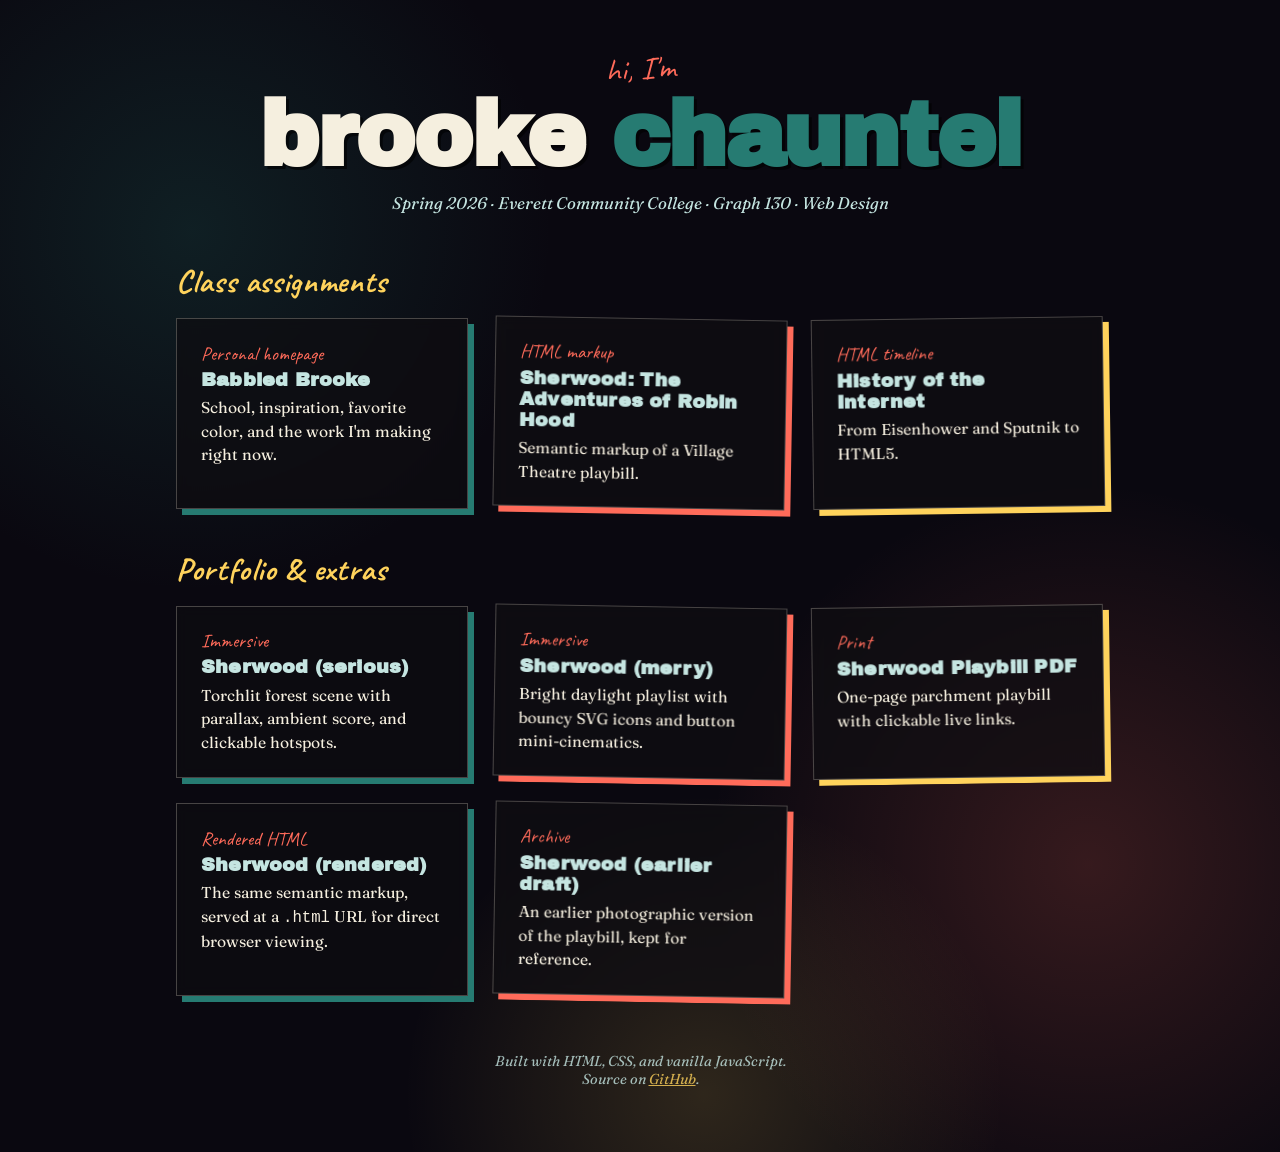
==== commit 32b685af: "Organize repo: portfolio landing page, README, clearer archive naming Root index.html is now a style" ====
--- a/index.html
+++ b/index.html
@@ -3,29 +3,196 @@
 <head>
     <meta charset="utf-8">
     <meta name="viewport" content="width=device-width, initial-scale=1">
-    <title>Brooke Chauntel &middot; Spring 2026</title>
-    <meta http-equiv="refresh" content="0; url=./babbled-brooke/">
-    <link rel="canonical" href="./babbled-brooke/">
+    <title>Brooke Chauntel &middot; Spring 2026 &middot; EvCC Graph 130</title>
+    <meta name="description" content="Portfolio of class work and portfolio projects by Brooke Chauntel, Graph 130 web design at Everett Community College, Spring 2026.">
+    <link rel="preconnect" href="https://fonts.googleapis.com">
+    <link rel="preconnect" href="https://fonts.gstatic.com" crossorigin>
+    <link href="https://fonts.googleapis.com/css2?family=Archivo+Black&family=Caveat:wght@400;700&family=Fraunces:ital,wght@0,400;0,700;1,600&display=swap" rel="stylesheet">
     <style>
+        :root {
+            --teal: #267b72;
+            --teal-dark: #1a554f;
+            --teal-light: #c5e5e1;
+            --cream: #f5efdf;
+            --ink: #14110e;
+            --coral: #ff6b5a;
+            --sun: #ffd35c;
+        }
+        * { box-sizing: border-box; margin: 0; padding: 0; }
         body {
-            font-family: Georgia, serif;
             background: #0a0810;
-            color: #f5efdf;
-            margin: 0;
+            color: var(--cream);
+            font-family: 'Fraunces', Georgia, serif;
             min-height: 100vh;
+            padding: 3rem 1.2rem 4rem;
+            background-image:
+                radial-gradient(circle at 15% 20%, rgba(38,123,114,0.20) 0, transparent 360px),
+                radial-gradient(circle at 85% 75%, rgba(255,107,90,0.18) 0, transparent 380px),
+                radial-gradient(circle at 55% 95%, rgba(255,211,92,0.15) 0, transparent 300px);
+        }
+        main { max-width: 58rem; margin: 0 auto; }
+
+        header { text-align: center; margin-bottom: 3rem; }
+        .hello {
+            display: inline-block;
+            font-family: 'Caveat', cursive;
+            font-size: 2rem;
+            color: var(--coral);
+            transform: rotate(-3deg);
+            margin-bottom: 0.3rem;
+        }
+        h1 {
+            font-family: 'Archivo Black', sans-serif;
+            font-size: clamp(3rem, 9vw, 5.6rem);
+            color: var(--cream);
+            line-height: 0.95;
+            letter-spacing: -0.025em;
+            text-transform: lowercase;
+            text-shadow: 3px 3px 0 rgba(0,0,0,0.6);
+        }
+        h1 span.teal { color: var(--teal); }
+        .tag {
+            margin-top: 0.9rem;
+            font-family: 'Fraunces', serif;
+            font-style: italic;
+            color: var(--teal-light);
+            font-size: 1.05rem;
+        }
+
+        h2 {
+            font-family: 'Caveat', cursive;
+            font-size: 2rem;
+            color: var(--sun);
+            margin: 2.5rem 0 1rem;
+            letter-spacing: 0.02em;
+        }
+
+        .grid {
             display: grid;
-            place-items: center;
+            grid-template-columns: repeat(auto-fit, minmax(260px, 1fr));
+            gap: 1.6rem;
+        }
+        a.tile {
+            display: block;
+            padding: 1.4rem 1.5rem;
+            background: rgba(14,13,17,0.72);
+            border: 1.5px solid rgba(245,239,223,0.25);
+            box-shadow: 6px 6px 0 var(--teal);
+            color: var(--cream);
+            text-decoration: none;
+            transition: transform 0.25s ease, box-shadow 0.25s ease, border-color 0.25s ease;
+            backdrop-filter: blur(6px);
+        }
+        a.tile:hover {
+            transform: translate(-2px, -3px) rotate(-0.6deg);
+            box-shadow: 10px 10px 0 var(--teal);
+            border-color: var(--teal-light);
+        }
+        a.tile:nth-child(3n+2) { box-shadow: 6px 6px 0 var(--coral); transform: rotate(1deg); }
+        a.tile:nth-child(3n+2):hover { box-shadow: 10px 10px 0 var(--coral); transform: translate(-2px,-3px) rotate(1.5deg); }
+        a.tile:nth-child(3n) { box-shadow: 6px 6px 0 var(--sun); transform: rotate(-0.8deg); }
+        a.tile:nth-child(3n):hover { box-shadow: 10px 10px 0 var(--sun); transform: translate(-2px,-3px) rotate(-1.3deg); }
+
+        a.tile h3 {
+            font-family: 'Archivo Black', sans-serif;
+            font-size: 1.2rem;
+            letter-spacing: 0.01em;
+            color: var(--teal-light);
+            margin-bottom: 0.4rem;
+        }
+        a.tile p {
+            font-size: 0.98rem;
+            line-height: 1.5;
+            color: var(--cream);
+        }
+        a.tile .kicker {
+            display: block;
+            font-family: 'Caveat', cursive;
+            font-size: 1.2rem;
+            color: var(--coral);
+            margin-bottom: 0.2rem;
+        }
+
+        footer {
+            margin-top: 3.5rem;
             text-align: center;
-            padding: 2rem;
+            font-family: 'Fraunces', serif;
+            font-style: italic;
+            font-size: 0.9rem;
+            color: var(--teal-light);
+            opacity: 0.8;
         }
-        a { color: #ffd35c; }
-        .note { color: #c5e5e1; font-style: italic; margin-top: 0.5rem; }
+        footer a { color: var(--sun); }
+
+        @media (max-width: 500px) { .grid { grid-template-columns: 1fr; } }
     </style>
 </head>
 <body>
-    <div>
-        <p>Redirecting to <a href="./babbled-brooke/">Babbled Brooke</a>&hellip;</p>
-        <p class="note">If it doesn't happen automatically, click the link.</p>
-    </div>
+
+    <main>
+        <header>
+            <p class="hello">hi, I'm</p>
+            <h1>brooke <span class="teal">chauntel</span></h1>
+            <p class="tag">Spring 2026 &middot; Everett Community College &middot; Graph 130 &middot; Web Design</p>
+        </header>
+
+        <section>
+            <h2>Class assignments</h2>
+            <div class="grid">
+                <a class="tile" href="babbled-brooke/">
+                    <span class="kicker">Personal homepage</span>
+                    <h3>Babbled Brooke</h3>
+                    <p>School, inspiration, favorite color, and the work I'm making right now.</p>
+                </a>
+                <a class="tile" href="Sherwood">
+                    <span class="kicker">HTML markup</span>
+                    <h3>Sherwood: The Adventures of Robin Hood</h3>
+                    <p>Semantic markup of a Village Theatre playbill.</p>
+                </a>
+                <a class="tile" href="history%20of%20the%20internet">
+                    <span class="kicker">HTML timeline</span>
+                    <h3>History of the Internet</h3>
+                    <p>From Eisenhower and Sputnik to HTML5.</p>
+                </a>
+            </div>
+        </section>
+
+        <section>
+            <h2>Portfolio &amp; extras</h2>
+            <div class="grid">
+                <a class="tile" href="sherwood-playbill/">
+                    <span class="kicker">Immersive</span>
+                    <h3>Sherwood (serious)</h3>
+                    <p>Torchlit forest scene with parallax, ambient score, and clickable hotspots.</p>
+                </a>
+                <a class="tile" href="sherwood-playbill-comical/">
+                    <span class="kicker">Immersive</span>
+                    <h3>Sherwood (merry)</h3>
+                    <p>Bright daylight playlist with bouncy SVG icons and button mini-cinematics.</p>
+                </a>
+                <a class="tile" href="Sherwood-Playbill.pdf">
+                    <span class="kicker">Print</span>
+                    <h3>Sherwood Playbill PDF</h3>
+                    <p>One-page parchment playbill with clickable live links.</p>
+                </a>
+                <a class="tile" href="sherwood.html">
+                    <span class="kicker">Rendered HTML</span>
+                    <h3>Sherwood (rendered)</h3>
+                    <p>The same semantic markup, served at a <code>.html</code> URL for direct browser viewing.</p>
+                </a>
+                <a class="tile" href="sherwood-archive/">
+                    <span class="kicker">Archive</span>
+                    <h3>Sherwood (earlier draft)</h3>
+                    <p>An earlier photographic version of the playbill, kept for reference.</p>
+                </a>
+            </div>
+        </section>
+
+        <footer>
+            <p>Built with HTML, CSS, and vanilla JavaScript.</p>
+            <p>Source on <a href="https://github.com/brookehoward2008-droid/spring2026">GitHub</a>.</p>
+        </footer>
+    </main>
+
 </body>
 </html>
